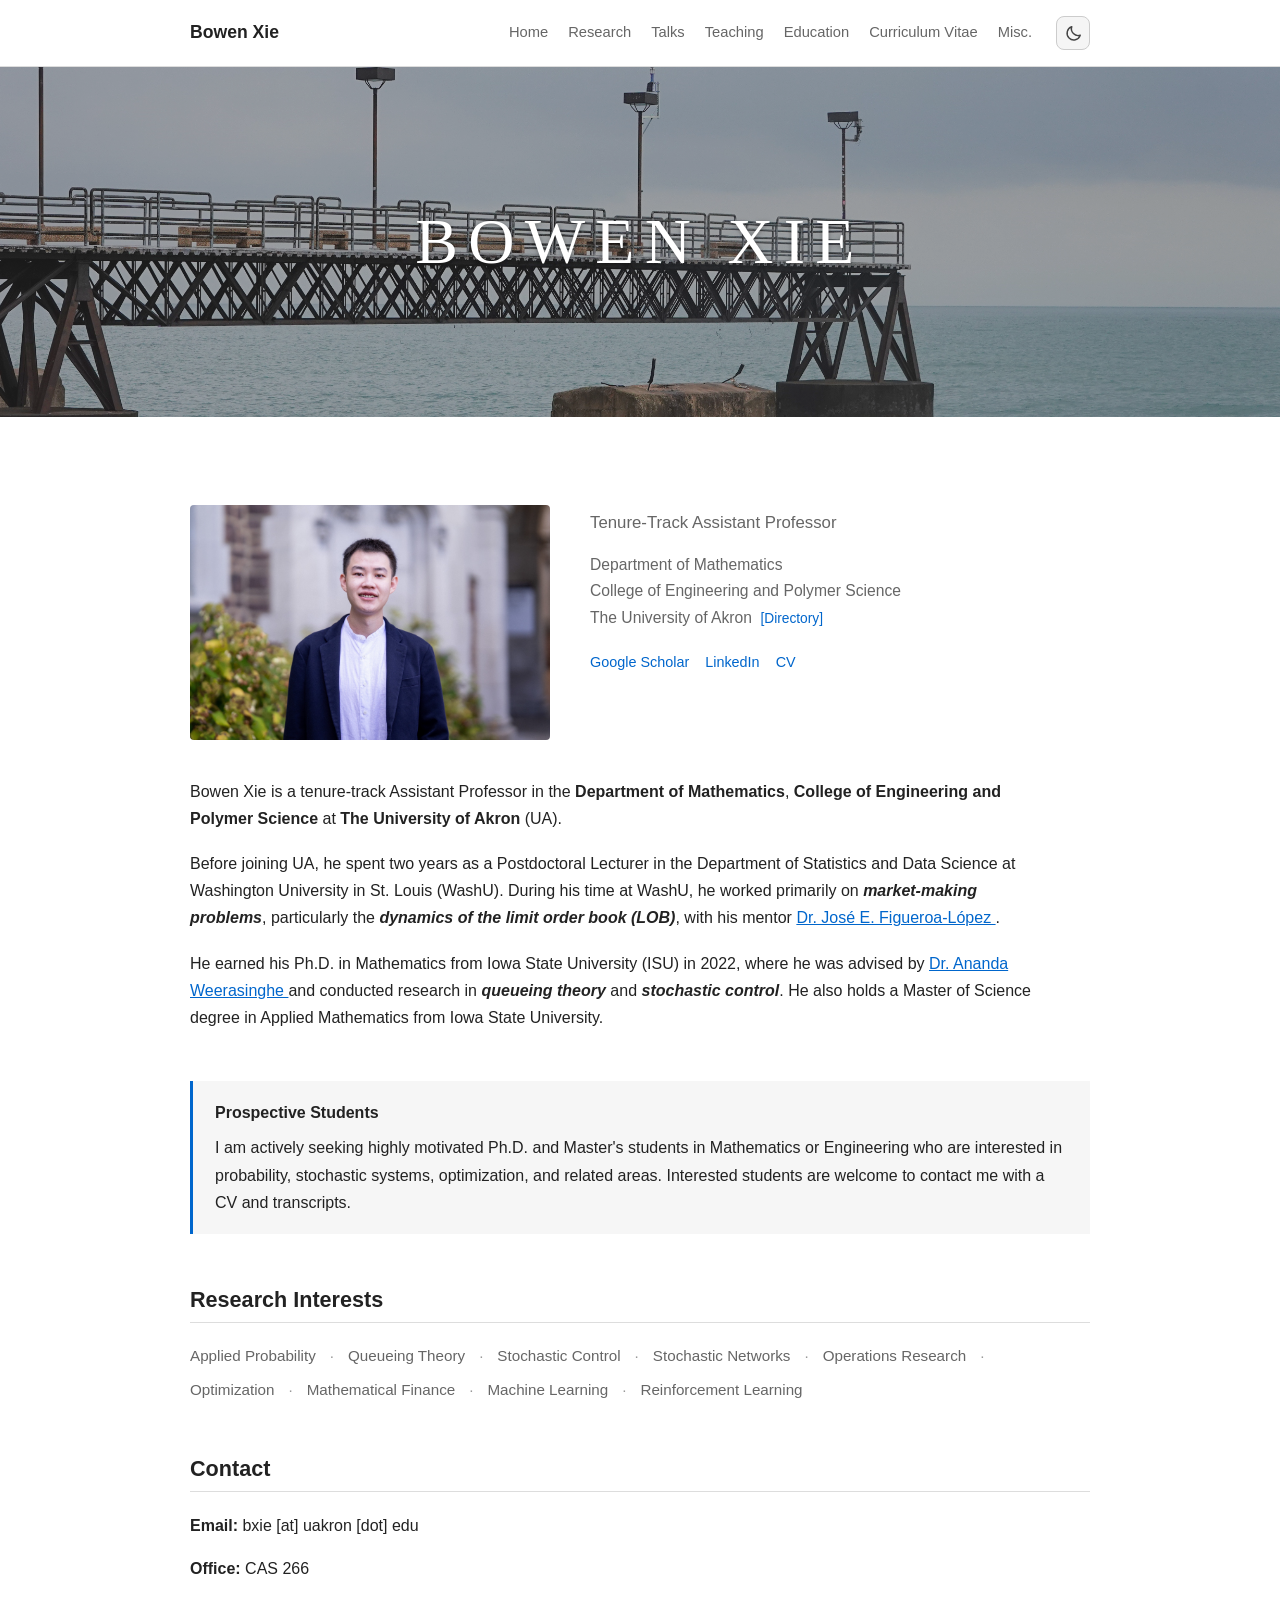
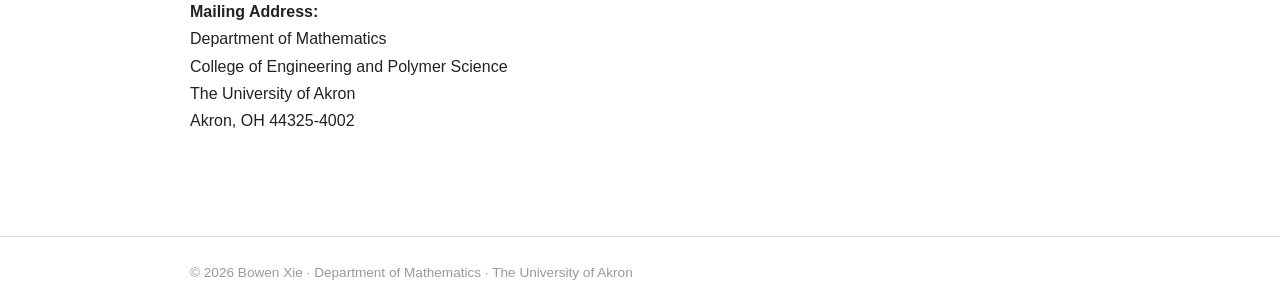
==== index.html @ cb53c79d "Update index.html" ====
<!DOCTYPE html>
<html lang="en">

<head>
    <meta charset="UTF-8">
    <meta name="viewport" content="width=device-width, initial-scale=1.0">

    <title>Bowen Xie | Mathematics</title>

    <meta name="description"
          content="Bowen Xie, Assistant Professor of Mathematics at The University of Akron. Research in applied probability, queueing theory, stochastic control, optimization, and mathematical finance.">

    <link rel="stylesheet" href="assets/css/style.css?v=20">
</head>

<body>


<!-- =========================================================
     Header
========================================================= -->

<header>

    <div class="container nav-container">

        <div class="site-name">
            <a href="index.html">Bowen Xie</a>
        </div>

        <nav>

            <a href="index.html">Home</a>
        
            <a href="research.html">Research</a>
        
            <a href="talks.html">Talks</a>
        
            <a href="teaching.html">Teaching</a>
        
            <a href="education.html">Education</a>
        
            <!-- <a href="assets/files/Bowen_Xie_CV.pdf"
               target="_blank"
               rel="noopener noreferrer">
                CV
            </a> -->
            
            <a href="cv.html">
                Curriculum Vitae
            </a>       
            
            <a href="misc.html">Misc.</a>
        
        </nav>

    </div>

</header>


    <!-- =========================================================
     Banner
========================================================= -->

<section class="site-banner">

    <div class="banner-overlay"></div>

    <div class="banner-title">
        BOWEN XIE
    </div>

</section>


<!-- =========================================================
     Main
========================================================= -->

<main class="container">


    <!-- =====================================================
         Profile
    ====================================================== -->

    <section class="hero">

        <div class="hero-photo">

            <img
                src="assets/images/profile.jpg"
                alt="Bowen Xie">

        </div>


        <div class="hero-summary">

            <!-- <h1>Bowen Xie</h1> -->


            <p class="position">
                Tenure-Track Assistant Professor
            </p>


            <p class="affiliation">

                Department of Mathematics<br>

                College of Engineering and Polymer Science<br>

                The University of Akron

                <a
                    href="https://www.uakron.edu/math/our-people/profile.dot?u=bxie"
                    target="_blank"
                    rel="noopener noreferrer"
                    class="directory-link">
                    [Directory]
                </a>

            </p>


            <div class="links">

                <a
                    href="https://scholar.google.com/citations?user=aUxJtqoAAAAJ&hl=en"
                    target="_blank"
                    rel="noopener noreferrer">
                    Google Scholar
                </a>


                <a
                    href="https://www.linkedin.com/in/bowen-xie-4a48b719b/"
                    target="_blank"
                    rel="noopener noreferrer">
                    LinkedIn
                </a>


                <!-- <a
                    href="assets/files/Bowen_Xie_CV.pdf"
                    target="_blank"
                    rel="noopener noreferrer">
                    Curriculum Vitae
                </a> -->
                
                <a href="cv.html">CV</a>

            </div>

        </div>

    </section>



    <!-- =====================================================
         Biography
    ====================================================== -->

    <section class="biography">

        <p>
            Bowen Xie is a tenure-track Assistant Professor in the
            <strong>Department of Mathematics</strong>,
            <strong>College of Engineering and Polymer Science</strong>
            at
            <strong>The University of Akron</strong>
            (UA).
        </p>


        <p>
            Before joining UA, he spent two years as a Postdoctoral Lecturer
            in the Department of Statistics and Data Science at
            Washington University in St. Louis (WashU).

            During his time at WashU, he worked primarily on
            <strong><em>market-making problems</em></strong>,
            particularly the
            <strong><em>dynamics of the limit order book (LOB)</em></strong>,
            with his mentor

            <a
                href="https://artsci.washu.edu/faculty-staff/jos%C3%A9-e-figueroa-l%C3%B3pez"
                target="_blank"
                rel="noopener noreferrer">
                Dr. José E. Figueroa-López
            </a>.
        </p>


        <p>
            He earned his Ph.D. in Mathematics from Iowa State University
            (ISU) in 2022, where he was advised by

            <a
                href="https://math.iastate.edu/directory/ananda-weerasinghe/"
                target="_blank"
                rel="noopener noreferrer">
                Dr. Ananda Weerasinghe
            </a>

            and conducted research in
            <strong><em>queueing theory</em></strong>
            and
            <strong><em>stochastic control</em></strong>.

            He also holds a Master of Science degree in Applied Mathematics
            from Iowa State University.
        </p>

    </section>



    <!-- =====================================================
         Prospective Students
    ====================================================== -->

    <section class="notice">

        <strong>Prospective Students</strong>

        <p>
            I am actively seeking highly motivated Ph.D. and Master's
            students in Mathematics or Engineering who are interested
            in probability, stochastic systems, optimization, and
            related areas. Interested students are welcome to contact
            me with a CV and transcripts.
        </p>

    </section>



    <!-- =====================================================
         Research Interests
    ====================================================== -->

    <section>

        <h2>Research Interests</h2>

        <div class="interests">

            <span>Applied Probability</span>

            <span>Queueing Theory</span>

            <span>Stochastic Control</span>

            <span>Stochastic Networks</span>

            <span>Operations Research</span>

            <span>Optimization</span>

            <span>Mathematical Finance</span>

            <span>Machine Learning</span>

            <span>Reinforcement Learning</span>

        </div>

    </section>



    <!-- =====================================================
         Contact
    ====================================================== -->

    <section>

        <h2>Contact</h2>


        <p>
            <strong>Email:</strong>
            bxie [at] uakron [dot] edu
        </p>


        <p>
            <strong>Office:</strong>
            CAS 266
        </p>


        <p>
            <strong>Mailing Address:</strong><br>

            Department of Mathematics<br>

            College of Engineering and Polymer Science<br>

            The University of Akron<br>

            Akron, OH 44325-4002
        </p>

    </section>


</main>



<!-- =========================================================
     Footer
========================================================= -->

<footer>

    <div class="container">

        &copy; 2026 Bowen Xie
        &middot;
        Department of Mathematics
        &middot;
        The University of Akron

    </div>

</footer>



<!-- =========================================================
     JavaScript
========================================================= -->

<script src="assets/js/site-ui.js?v=20"></script>


</body>

</html>
---- assets/css/style.css ----
/* =========================================================
   Theme Variables
========================================================= */

:root {
    color-scheme: light;

    --bg: #ffffff;
    --text: #222222;
    --heading: #222222;

    --muted: #666666;
    --muted-light: #999999;

    --header-bg: #ffffff;
    --soft-bg: #f6f6f6;

    --border: #dddddd;

    --link: #0066cc;
    --link-hover: #004c99;

    --control-bg: #f5f5f5;
    --control-border: #cccccc;

    --theme-icon: #444444;
}


/* =========================================================
   Automatic System Dark Mode
========================================================= */

@media (prefers-color-scheme: dark) {

    :root {
        color-scheme: dark;

        --bg: #181818;
        --text: #e5e5e5;
        --heading: #f2f2f2;

        --muted: #b5b5b5;
        --muted-light: #999999;

        --header-bg: #181818;
        --soft-bg: #242424;

        --border: #3b3b3b;

        --link: #70b7ff;
        --link-hover: #a2d0ff;

        --control-bg: #282828;
        --control-border: #505050;

        --theme-icon: #eeeeee;
    }
}


/* =========================================================
   Manual Light Theme
========================================================= */

html[data-theme="light"] {
    color-scheme: light;

    --bg: #ffffff;
    --text: #222222;
    --heading: #222222;

    --muted: #666666;
    --muted-light: #999999;

    --header-bg: #ffffff;
    --soft-bg: #f6f6f6;

    --border: #dddddd;

    --link: #0066cc;
    --link-hover: #004c99;

    --control-bg: #f5f5f5;
    --control-border: #cccccc;

    --theme-icon: #444444;
}


/* =========================================================
   Manual Dark Theme
========================================================= */

html[data-theme="dark"] {
    color-scheme: dark;

    --bg: #181818;
    --text: #e5e5e5;
    --heading: #f2f2f2;

    --muted: #b5b5b5;
    --muted-light: #999999;

    --header-bg: #181818;
    --soft-bg: #242424;

    --border: #3b3b3b;

    --link: #70b7ff;
    --link-hover: #a2d0ff;

    --control-bg: #282828;
    --control-border: #505050;

    --theme-icon: #eeeeee;
}


/* =========================================================
   Global
========================================================= */

* {
    box-sizing: border-box;
}

html {
    scroll-behavior: smooth;
}

body {
    margin: 0;

    font-family:
        -apple-system,
        BlinkMacSystemFont,
        "Segoe UI",
        Roboto,
        Helvetica,
        Arial,
        sans-serif;

    color: var(--text);
    background: var(--bg);

    font-size: 16px;
    line-height: 1.7;

    transition:
        background-color 0.2s ease,
        color 0.2s ease;
}

.container {
    width: min(900px, 90%);
    margin: 0 auto;
}


/* =========================================================
   General Links
========================================================= */

a {
    color: var(--link);
}

a:hover {
    color: var(--link-hover);
    text-decoration: underline;
}


/* =========================================================
   Header / Navigation
========================================================= */

header {
    background: var(--header-bg);

    border-bottom: 1px solid var(--border);

    transition:
        background-color 0.2s ease,
        border-color 0.2s ease;
}

.nav-container {
    min-height: 66px;

    display: flex;
    justify-content: space-between;
    align-items: center;
}

.site-name a {
    color: var(--heading);

    font-size: 1.1rem;
    font-weight: 600;

    text-decoration: none;
}

.site-name a:hover {
    color: var(--link);

    text-decoration: none;
}

nav {
    display: flex;
    align-items: center;

    gap: 20px;
}

nav a {
    color: var(--muted);

    font-size: 0.92rem;
    font-weight: 400;

    text-decoration: none;
}

nav a:hover {
    color: var(--link);

    text-decoration: none;
}


/* =========================================================
   Theme Button
========================================================= */

.theme-button {
    display: inline-flex;
    align-items: center;
    justify-content: center;

    flex: 0 0 auto;

    width: 34px;
    height: 34px;

    margin-left: 4px;
    padding: 0;

    border: 1px solid var(--control-border);
    border-radius: 8px;

    color: var(--theme-icon);
    background: var(--control-bg);

    cursor: pointer;

    transition:
        color 0.15s ease,
        background-color 0.15s ease,
        border-color 0.15s ease,
        transform 0.15s ease;
}

.theme-button:hover {
    color: var(--heading);

    background: var(--bg);

    border-color: var(--muted-light);

    transform: translateY(-1px);
}

.theme-button:active {
    transform: translateY(0);
}

.theme-button:focus {
    outline: none;
}

.theme-button:focus-visible {
    outline: 2px solid var(--link);
    outline-offset: 2px;
}


/* =========================================================
   Theme SVG Icon
========================================================= */

.theme-button svg {
    display: block;

    width: 19px;
    height: 19px;

    fill: none;
    stroke: currentColor;

    stroke-width: 1.8;
    stroke-linecap: round;
    stroke-linejoin: round;
}


/* =========================================================
   Banner System
========================================================= */

.site-banner {
    position: relative;

    width: 100%;
    height: 350px;

    background-image: url("../images/banner_cropped.jpg");
    background-size: cover;
    background-position: center;

    overflow: hidden;

    display: flex;
    align-items: center;
    justify-content: center;
}

.banner-overlay {
    position: absolute;
    inset: 0;

    background: rgba(60, 60, 60, 0.42);
}

.banner-title {
    position: relative;
    z-index: 1;

    color: #ffffff;

    font-family:
        Georgia,
        "Times New Roman",
        serif;

    font-size: clamp(2.6rem, 5vw, 4.6rem);
    font-weight: 400;

    letter-spacing: 0.16em;

    text-align: center;
    text-transform: uppercase;

    text-shadow:
        0 1px 4px rgba(0, 0, 0, 0.35);
}


/* =========================================================
   Research Banner
========================================================= */

.research-banner {
    background-image: url("../images/banner_research.jpg");
    background-size: cover;
    background-position: center;
}

.research-banner .banner-overlay {
    background: rgba(20, 20, 20, 0.15);
}


/* =========================================================
   Education Banner
========================================================= */

.education-banner {
    background-image: url("../images/banner_education.jpg");
    background-size: cover;
    background-position: center;
}

.education-banner .banner-overlay {
    background: rgba(20, 20, 20, 0.12);
}


/* =========================================================
   Teaching Banner
========================================================= */

.teaching-banner {
    background-image: url("../images/banner_teaching.jpg");
    background-size: cover;
    background-position: center 45%;
}

.teaching-banner .banner-overlay {
    background: rgba(20, 20, 20, 0.16);
}

/* =========================================================
   Talks Banner
========================================================= */

.talks-banner {
    background-image: url("../images/banner_talks.jpg");
    background-size: cover;

    /*
     * Crops the original tree photograph into the
     * horizontal website banner.
     */
    background-position: center 48%;
}

.talks-banner .banner-overlay {
    background: rgba(20, 20, 20, 0.25);
}


/* =========================================================
   Talks
========================================================= */

.talks-list {
    width: 100%;
}

.talk-entry {
    display: grid;

    grid-template-columns:
        minmax(0, 1fr)
        auto;

    gap: 28px;

    align-items: start;

    margin-bottom: 20px;
}

.talk-content {
    min-width: 0;
}

.talk-event {
    color: var(--text);

    line-height: 1.45;
}

.talk-event strong {
    color: var(--heading);

    font-weight: 600;
}

.talk-title {
    margin-top: 2px;

    color: var(--muted);

    font-family:
        Georgia,
        "Times New Roman",
        serif;

    font-size: 0.96rem;
    font-style: italic;

    line-height: 1.5;
}

.talk-meta {
    min-width: 150px;

    color: var(--muted);

    font-size: 0.9rem;

    line-height: 1.5;

    text-align: right;

    white-space: nowrap;
}


/* =========================================================
   Talks Mobile
========================================================= */

@media (max-width: 700px) {

    .talk-entry {
        display: block;

        margin-bottom: 24px;
    }

    .talk-meta {
        margin-top: 5px;

        min-width: 0;

        text-align: left;

        white-space: normal;
    }
}


/* =========================================================
   Misc Banner
========================================================= */

.misc-banner {
    background-image: url("../images/banner_misc.jpg");
    background-size: cover;
    background-position: center;
}

.misc-banner .banner-overlay {
    background: rgba(20, 20, 20, 0.18);
}




/* =========================================================
   Main Content
========================================================= */

main {
    padding-top: 36px;
    padding-bottom: 50px;
}

section {
    margin-bottom: 52px;
}


/* =========================================================
   Headings
========================================================= */

h1 {
    margin-top: 0;
    margin-bottom: 20px;

    color: var(--heading);

    font-size: 2.1rem;
    font-weight: 600;

    line-height: 1.25;
}

h2 {
    margin-top: 0;
    margin-bottom: 20px;

    padding-bottom: 8px;

    border-bottom: 1px solid var(--border);

    color: var(--heading);

    font-size: 1.35rem;
    font-weight: 600;

    line-height: 1.3;
}

h3 {
    margin-top: 28px;
    margin-bottom: 8px;

    color: var(--heading);

    font-size: 1.05rem;
    font-weight: 600;

    line-height: 1.4;
}


/* =========================================================
   Homepage Profile
========================================================= */

.hero {
    display: grid;

    grid-template-columns: 360px 1fr;

    gap: 40px;

    align-items: start;

    margin-bottom: 38px;
}

.hero-photo {
    width: 100%;
}

.hero-photo img {
    display: block;

    width: 100%;
    height: auto;

    border-radius: 4px;
}

.hero-summary {
    padding-top: 4px;
}

.hero-summary h1 {
    margin-bottom: 10px;

    font-size: 2.15rem;
}

.position {
    margin-top: 0;
    margin-bottom: 14px;

    color: var(--muted);

    font-size: 1.05rem;
    font-weight: 500;
}

.affiliation {
    margin-top: 0;
    margin-bottom: 18px;

    color: var(--muted);

    font-size: 0.98rem;
    line-height: 1.7;
}

.directory-link {
    margin-left: 4px;

    font-size: 0.86rem;

    text-decoration: none;
}

.directory-link:hover {
    text-decoration: underline;
}


/* =========================================================
   Homepage External Links
========================================================= */

.links {
    display: flex;
    flex-wrap: wrap;

    gap: 16px;

    margin-top: 18px;
}

.links a {
    font-size: 0.9rem;
    font-weight: 500;

    text-decoration: none;
}

.links a:hover {
    text-decoration: underline;
}


/* =========================================================
   Biography
========================================================= */

.biography {
    max-width: 850px;

    margin-bottom: 50px;
}

.biography p {
    margin-top: 0;
    margin-bottom: 18px;
}

.biography p:last-child {
    margin-bottom: 0;
}


/* =========================================================
   Prospective Students
========================================================= */

.notice {
    padding: 18px 22px;

    background: var(--soft-bg);

    border-left: 3px solid var(--link);
}

.notice strong {
    font-size: 1rem;
    font-weight: 600;
}

.notice p {
    margin-top: 8px;
    margin-bottom: 0;
}


/* =========================================================
   Research Interests
========================================================= */

.interests {
    display: flex;
    flex-wrap: wrap;

    gap: 8px 14px;
}

.interests span {
    padding: 0;

    color: var(--muted);
    background: none;

    font-size: 0.95rem;
}

.interests span:not(:last-child)::after {
    content: "·";

    margin-left: 14px;

    color: var(--muted-light);
}


/* =========================================================
   Publications
========================================================= */

.publications {
    padding-left: 30px;
}

.publications li {
    margin-bottom: 18px;

    padding-left: 7px;

    line-height: 1.65;
}

.publications strong {
    font-weight: 700;
}

.publications em {
    font-family:
        Georgia,
        "Times New Roman",
        serif;
}


/* =========================================================
   Publication Notes
========================================================= */

.pub-note {
    color: var(--muted);
}


/* =========================================================
   Publication Links
========================================================= */

.pub-links {
    white-space: nowrap;

    margin-left: 4px;
}

.pub-link {
    display: inline-block;

    padding: 1px 7px;
    margin-left: 5px;

    border: 1px solid var(--control-border);
    border-radius: 4px;

    color: var(--link);
    background: transparent;

    font-size: 0.82rem;
    font-weight: 500;

    line-height: 1.5;

    text-decoration: none;
}

.pub-link:hover {
    color: var(--link-hover);

    background: var(--soft-bg);

    text-decoration: none;
}


/* =========================================================
   Selected Research Projects
========================================================= */

.research-project {
    margin-top: 34px;
    margin-bottom: 42px;
}

.project-heading {
    display: flex;

    justify-content: space-between;
    align-items: baseline;

    gap: 20px;
}

.project-heading h3 {
    margin: 0;

    font-size: 1.05rem;
    font-weight: 600;
}

.project-heading h3 a {
    color: var(--heading);

    text-decoration: none;
}

.project-heading h3 a:hover {
    color: var(--link);

    text-decoration: underline;
}

.project-date {
    white-space: nowrap;

    color: var(--muted);

    font-size: 0.88rem;
}

.project-affiliation {
    margin-top: 5px;
    margin-bottom: 12px;

    color: var(--muted);

    font-size: 0.88rem;

    line-height: 1.6;
}

.project-affiliation a {
    color: var(--link);

    text-decoration: none;
}

.project-affiliation a:hover {
    text-decoration: underline;
}


/* Secondary affiliation / collaboration line */

.project-school {
    display: block;

    margin-top: 3px;
}


.research-project ul {
    margin-top: 10px;

    padding-left: 23px;
}

.research-project li {
    margin-bottom: 7px;
}


/* =========================================================
   Education Entries
========================================================= */

.education-entry {
    margin-bottom: 42px;
}

.education-heading {
    display: flex;
    justify-content: space-between;
    align-items: baseline;

    gap: 20px;

    padding-bottom: 8px;

    border-bottom: 1px solid var(--border);
}

.education-heading h2 {
    margin: 0;
    padding: 0;

    border-bottom: none;
}

.education-date {
    white-space: nowrap;

    color: var(--muted);

    font-size: 0.9rem;
}

.education-school {
    margin-top: 16px;
    margin-bottom: 6px;
}

.education-advisor {
    margin-left: 8px;

    color: var(--muted);
}

.education-details {
    margin-top: 4px;
    margin-bottom: 0;

    color: var(--text);
}


/* =========================================================
   Lecture Notes
========================================================= */

.notes-list {
    width: 100%;

    display: grid;

    gap: 18px;
}

.note-viewer {
    padding-bottom: 18px;

    border-bottom: 1px solid var(--border);
}

.note-viewer:last-child {
    border-bottom: none;
}

.note-viewer-header {
    display: flex;
    justify-content: space-between;
    align-items: center;

    gap: 20px;
}

.note-title {
    min-width: 0;

    color: var(--text);

    font-weight: 500;
}

.note-toggle {
    display: inline-flex;
    align-items: center;
    justify-content: center;

    flex: 0 0 auto;

    padding: 4px 11px;

    border: 1px solid var(--control-border);
    border-radius: 4px;

    color: var(--link);
    background: transparent;

    font-family: inherit;
    font-size: 0.82rem;
    font-weight: 500;

    line-height: 1.5;

    cursor: pointer;

    transition:
        color 0.15s ease,
        background-color 0.15s ease,
        border-color 0.15s ease;
}

.note-toggle:hover {
    color: var(--link-hover);

    background: var(--soft-bg);

    border-color: var(--muted-light);
}

.note-toggle:focus {
    outline: none;
}

.note-toggle:focus-visible {
    outline: 2px solid var(--link);
    outline-offset: 2px;
}

.note-frame-wrapper {
    display: none;

    width: 100%;

    margin-top: 14px;

    border: 1px solid var(--border);
    border-radius: 4px;

    overflow: hidden;

    background: var(--soft-bg);
}

.note-frame-wrapper.open {
    display: block;
}

.note-frame {
    display: block;

    width: 100%;
    height: 700px;

    border: 0;

    background: #ffffff;
}


/* =========================================================
   Teaching Experience
========================================================= */

.teaching-list {
    width: 100%;
}

.teaching-entry {
    display: grid;

    grid-template-columns:
        minmax(0, 1fr)
        auto;

    gap: 24px;

    align-items: baseline;

    padding: 7px 0;
}

.teaching-course {
    min-width: 0;
}

.teaching-term {
    white-space: nowrap;

    color: var(--muted);

    font-size: 0.9rem;

    text-align: right;
}

.teaching-enrollment {
    margin-left: 5px;

    color: var(--muted);

    font-family:
        Georgia,
        "Times New Roman",
        serif;

    font-size: 0.92rem;
    font-style: italic;
}

.teaching-role {
    color: var(--muted);

    margin-right: 6px;
}

.teaching-role::after {
    content: ",";
}


/* =========================================================
   General Lists
========================================================= */

main ul {
    padding-left: 24px;
}

main li {
    margin-bottom: 6px;
}


/* =========================================================
   Horizontal Rules
========================================================= */

hr {
    margin: 40px 0;

    border: 0;
    border-top: 1px solid var(--border);
}


/* =========================================================
   Footer
========================================================= */

footer {
    padding: 24px 0;

    border-top: 1px solid var(--border);

    color: var(--muted-light);
    background: var(--bg);

    font-size: 0.85rem;
}


/* =========================================================
   Misc Photo Gallery
========================================================= */

.gallery-intro {
    margin-top: 0;

    color: var(--muted);
}

.photo-location {
    margin-bottom: 56px;
}

.location-heading {
    position: relative;
}

.location-heading h2 {
    margin-bottom: 4px;
}

.location-subtitle {
    display: block;

    margin-bottom: 20px;

    color: var(--muted);

    font-size: 0.88rem;
}


/* =========================================================
   Photo Grid
========================================================= */

.photo-grid {
    display: grid;

    grid-template-columns:
        repeat(2, minmax(0, 1fr));

    gap: 26px 22px;
}

.photo-card {
    margin: 0;
}

.photo-button {
    display: block;

    width: 100%;

    margin: 0;
    padding: 0;

    border: 0;
    border-radius: 5px;

    overflow: hidden;

    background: none;

    cursor: pointer;
}

.photo-button:focus {
    outline: none;
}

.photo-button:focus-visible {
    outline: 2px solid var(--link);
    outline-offset: 3px;
}

.photo-card img {
    display: block;

    width: 100%;

    aspect-ratio: 3 / 2;

    object-fit: cover;

    border-radius: 5px;

    transition:
        transform 0.22s ease,
        opacity 0.22s ease;
}

.photo-button:hover img {
    transform: scale(1.015);

    opacity: 0.95;
}

.photo-card figcaption {
    margin-top: 7px;

    color: var(--muted);

    font-size: 0.86rem;
    line-height: 1.45;
}


/* =========================================================
   Photo Lightbox
========================================================= */

body.lightbox-open {
    overflow: hidden;
}

.photo-lightbox {
    position: fixed;
    z-index: 1000;

    inset: 0;

    display: none;

    align-items: center;
    justify-content: center;

    padding: 40px 80px;

    background: rgba(0, 0, 0, 0.9);
}

.photo-lightbox.open {
    display: flex;
}

.lightbox-content {
    display: flex;
    flex-direction: column;
    align-items: center;
    justify-content: center;

    max-width: min(1200px, 90vw);
    max-height: 90vh;
}

.lightbox-content img {
    display: block;

    max-width: 100%;
    max-height: 82vh;

    width: auto;
    height: auto;

    object-fit: contain;

    border-radius: 3px;
}

.lightbox-caption {
    margin-top: 12px;

    color: #eeeeee;

    font-size: 0.9rem;

    text-align: center;
}


/* =========================================================
   Lightbox Controls
========================================================= */

.lightbox-close {
    position: absolute;

    top: 18px;
    right: 24px;

    width: 42px;
    height: 42px;

    padding: 0;

    border: 0;

    color: #ffffff;
    background: transparent;

    font-family:
        Arial,
        sans-serif;

    font-size: 2rem;
    font-weight: 300;
    line-height: 1;

    cursor: pointer;
}

.lightbox-arrow {
    position: absolute;

    top: 50%;

    width: 44px;
    height: 54px;

    padding: 0;

    transform: translateY(-50%);

    border: 0;

    color: #ffffff;
    background: rgba(0, 0, 0, 0.25);

    font-size: 1.7rem;

    cursor: pointer;

    border-radius: 4px;
}

.lightbox-arrow:hover {
    background: rgba(255, 255, 255, 0.12);
}

.lightbox-prev {
    left: 20px;
}

.lightbox-next {
    right: 20px;
}


/* =========================================================
   Misc Gallery Mobile
========================================================= */

@media (max-width: 700px) {

    .photo-grid {
        grid-template-columns: 1fr;

        gap: 24px;
    }

    .photo-lightbox {
        padding: 55px 18px 70px;
    }

    .lightbox-content {
        max-width: 100%;
    }

    .lightbox-content img {
        max-height: 75vh;
    }

    .lightbox-arrow {
        top: auto;
        bottom: 15px;

        transform: none;
    }

    .lightbox-prev {
        left: calc(50% - 58px);
    }

    .lightbox-next {
        right: calc(50% - 58px);
    }

}


/* =========================================================
   Tablet / Mobile
========================================================= */

@media (max-width: 700px) {

    .container {
        width: 92%;
    }

    .nav-container {
        flex-direction: column;
        align-items: flex-start;

        gap: 12px;

        padding: 16px 0;
    }

    nav {
        flex-wrap: wrap;

        gap: 10px 16px;
    }

    .site-banner {
        height: 220px;
    }

    .banner-title {
        font-size: 2.4rem;
        letter-spacing: 0.12em;
    }

    main {
        padding-top: 32px;
        padding-bottom: 55px;
    }

    section {
        margin-bottom: 42px;
    }

    .hero {
        grid-template-columns: 1fr;

        gap: 25px;
    }

    .hero-photo {
        width: 100%;
        max-width: 320px;
    }

    .hero-summary h1 {
        font-size: 1.9rem;
    }

    h1 {
        font-size: 1.9rem;
    }

    h2 {
        font-size: 1.28rem;
    }


    /* Research Projects */

    .project-heading {
        display: block;
    }

    .project-date {
        display: block;

        margin-top: 5px;
    }

    .project-school {
        display: block;

        margin-top: 3px;
    }


    /* Education */

    .education-heading {
        display: block;
    }

    .education-date {
        display: block;

        margin-top: 5px;
    }

    .education-advisor {
        display: block;

        margin-left: 0;
        margin-top: 4px;
    }


    /* Lecture Notes */

    .note-viewer-header {
        display: block;
    }

    .note-toggle {
        margin-top: 8px;
    }

    .note-frame {
        height: 550px;
    }


    /* Teaching */

    .teaching-entry {
        display: block;

        padding: 9px 0;
    }

    .teaching-term {
        margin-top: 2px;

        text-align: left;
    }

    .teaching-enrollment {
        display: block;

        margin-left: 0;
        margin-top: 1px;
    }


    /* Publications */

    .publications {
        padding-left: 24px;
    }

    .pub-links {
        white-space: normal;
    }
}


/* =========================================================
   Small Mobile
========================================================= */

@media (max-width: 480px) {

    body {
        font-size: 15px;
    }

    .site-name a {
        font-size: 1rem;
    }

    nav {
        gap: 8px 13px;
    }

    nav a {
        font-size: 0.88rem;
    }

    .theme-button {
        width: 32px;
        height: 32px;
    }

    .theme-button svg {
        width: 18px;
        height: 18px;
    }

    .site-banner {
        height: 190px;
    }

    .banner-title {
        font-size: 2rem;
        letter-spacing: 0.1em;
    }

    main {
        padding-top: 28px;
    }

    .hero-photo {
        width: 100%;
        max-width: 280px;
    }

    .hero-summary h1,
    h1 {
        font-size: 1.75rem;
    }

    h2 {
        font-size: 1.22rem;
    }

    .position {
        font-size: 1rem;
    }

    .affiliation {
        font-size: 0.95rem;
    }

    .links {
        gap: 12px;
    }

    .notice {
        padding: 16px 18px;
    }

    .project-heading h3 {
        font-size: 1rem;
    }

    .note-frame {
        height: 450px;
    }
}


/* =========================================================
   CV Viewer
========================================================= */

.cv-frame-wrapper {
    width: 100%;

    border: 1px solid var(--border);
    border-radius: 4px;

    overflow: hidden;

    background: var(--soft-bg);
}

.cv-frame {
    display: block;

    width: 100%;
    height: 900px;

    border: 0;

    background: #ffffff;
}

@media (max-width: 700px) {

    .cv-frame {
        height: 700px;
    }
}

@media (max-width: 480px) {

    .cv-frame {
        height: 550px;
    }
}
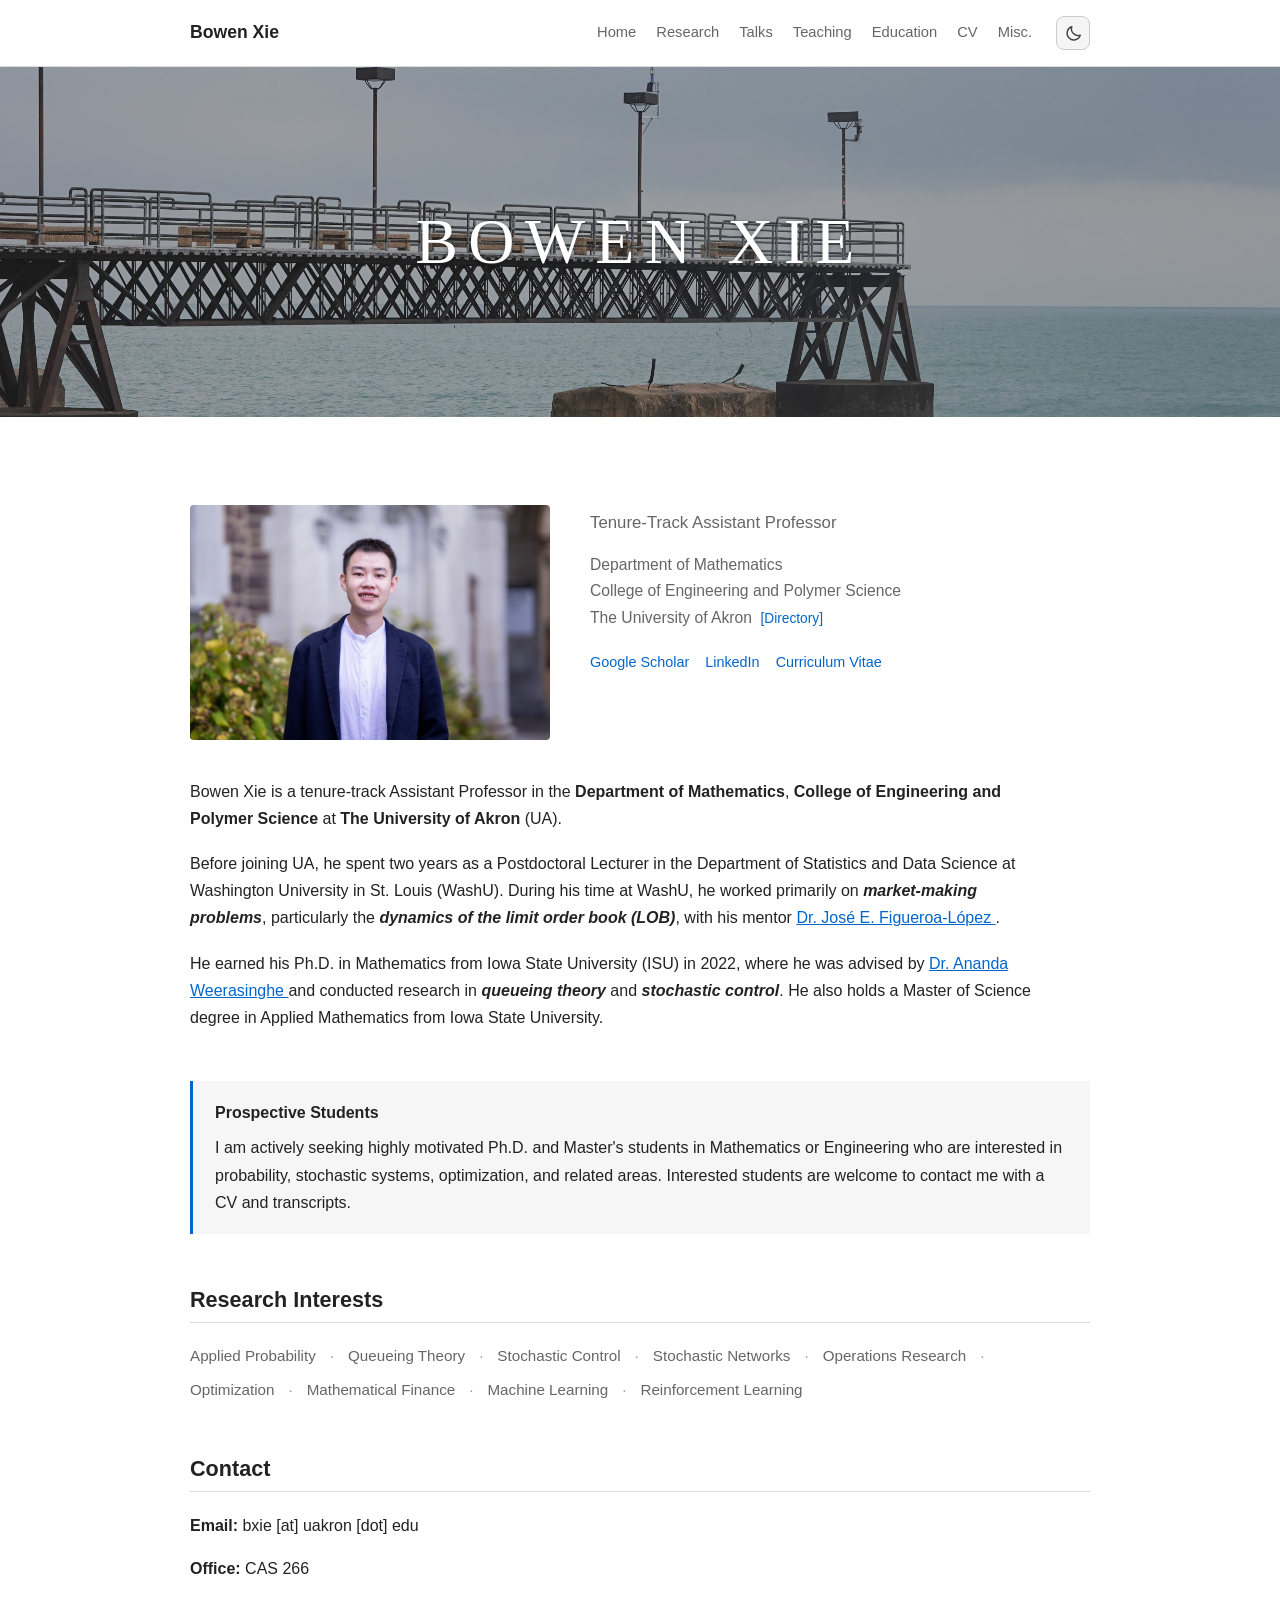
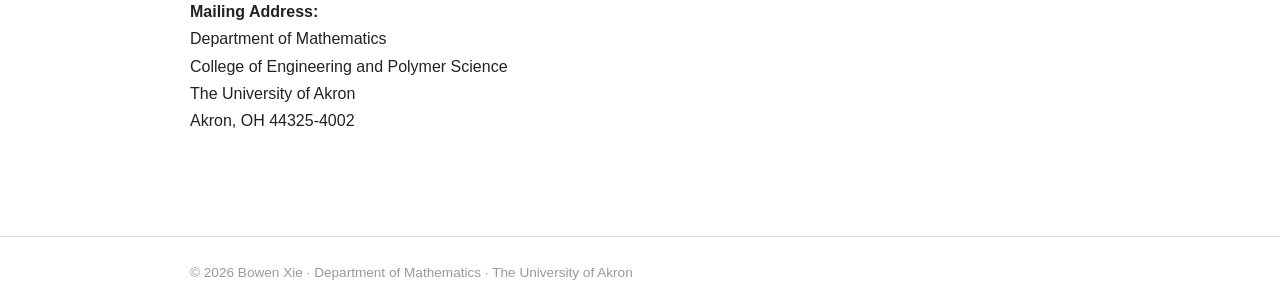
==== commit 5be4753c: "Update index.html" ====
--- a/index.html
+++ b/index.html
@@ -46,9 +46,7 @@
                 CV
             </a> -->
             
-            <a href="cv.html">
-                Curriculum Vitae
-            </a>       
+            <a href="cv.html">CV</a>       
             
             <a href="misc.html">Misc.</a>
         
@@ -150,7 +148,9 @@
                     Curriculum Vitae
                 </a> -->
                 
-                <a href="cv.html">CV</a>
+                <a href="cv.html">
+                    Curriculum Vitae
+                </a>
 
             </div>
 
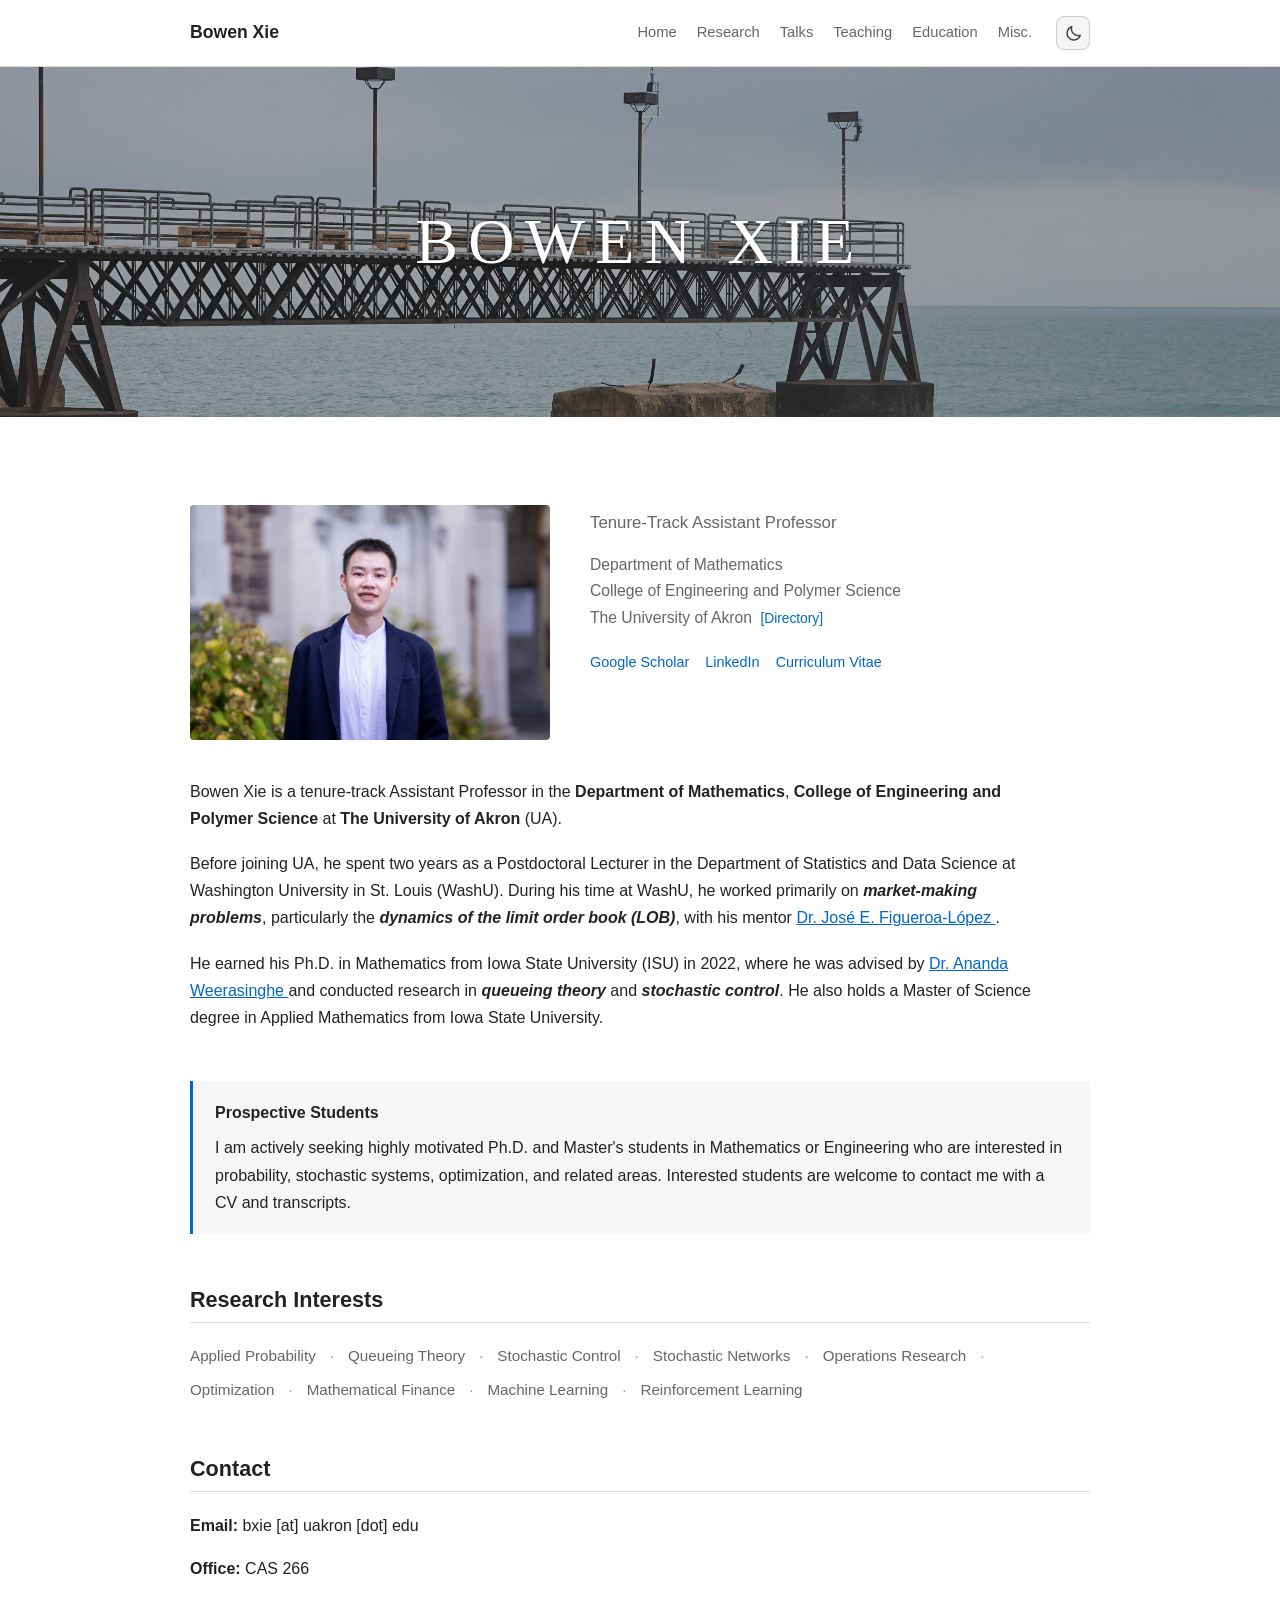
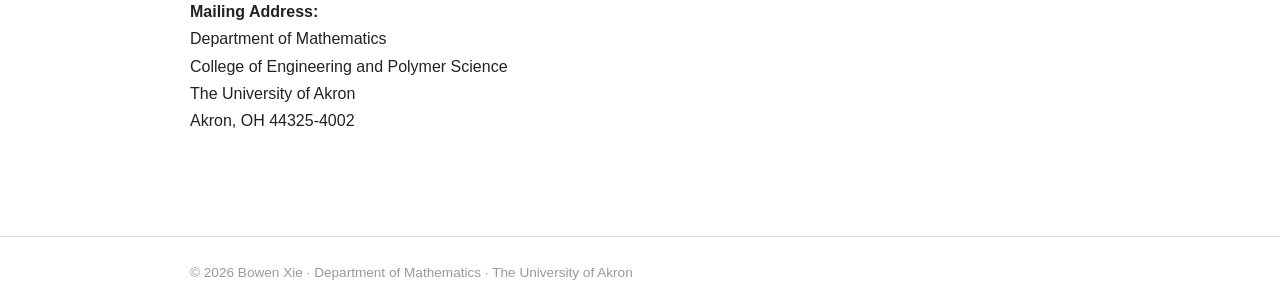
==== commit 3f2f90ff: "Update index.html" ====
--- a/index.html
+++ b/index.html
@@ -46,7 +46,7 @@
                 CV
             </a> -->
             
-            <a href="cv.html">CV</a>       
+            <!-- <a href="cv.html">CV</a>        -->
             
             <a href="misc.html">Misc.</a>
         
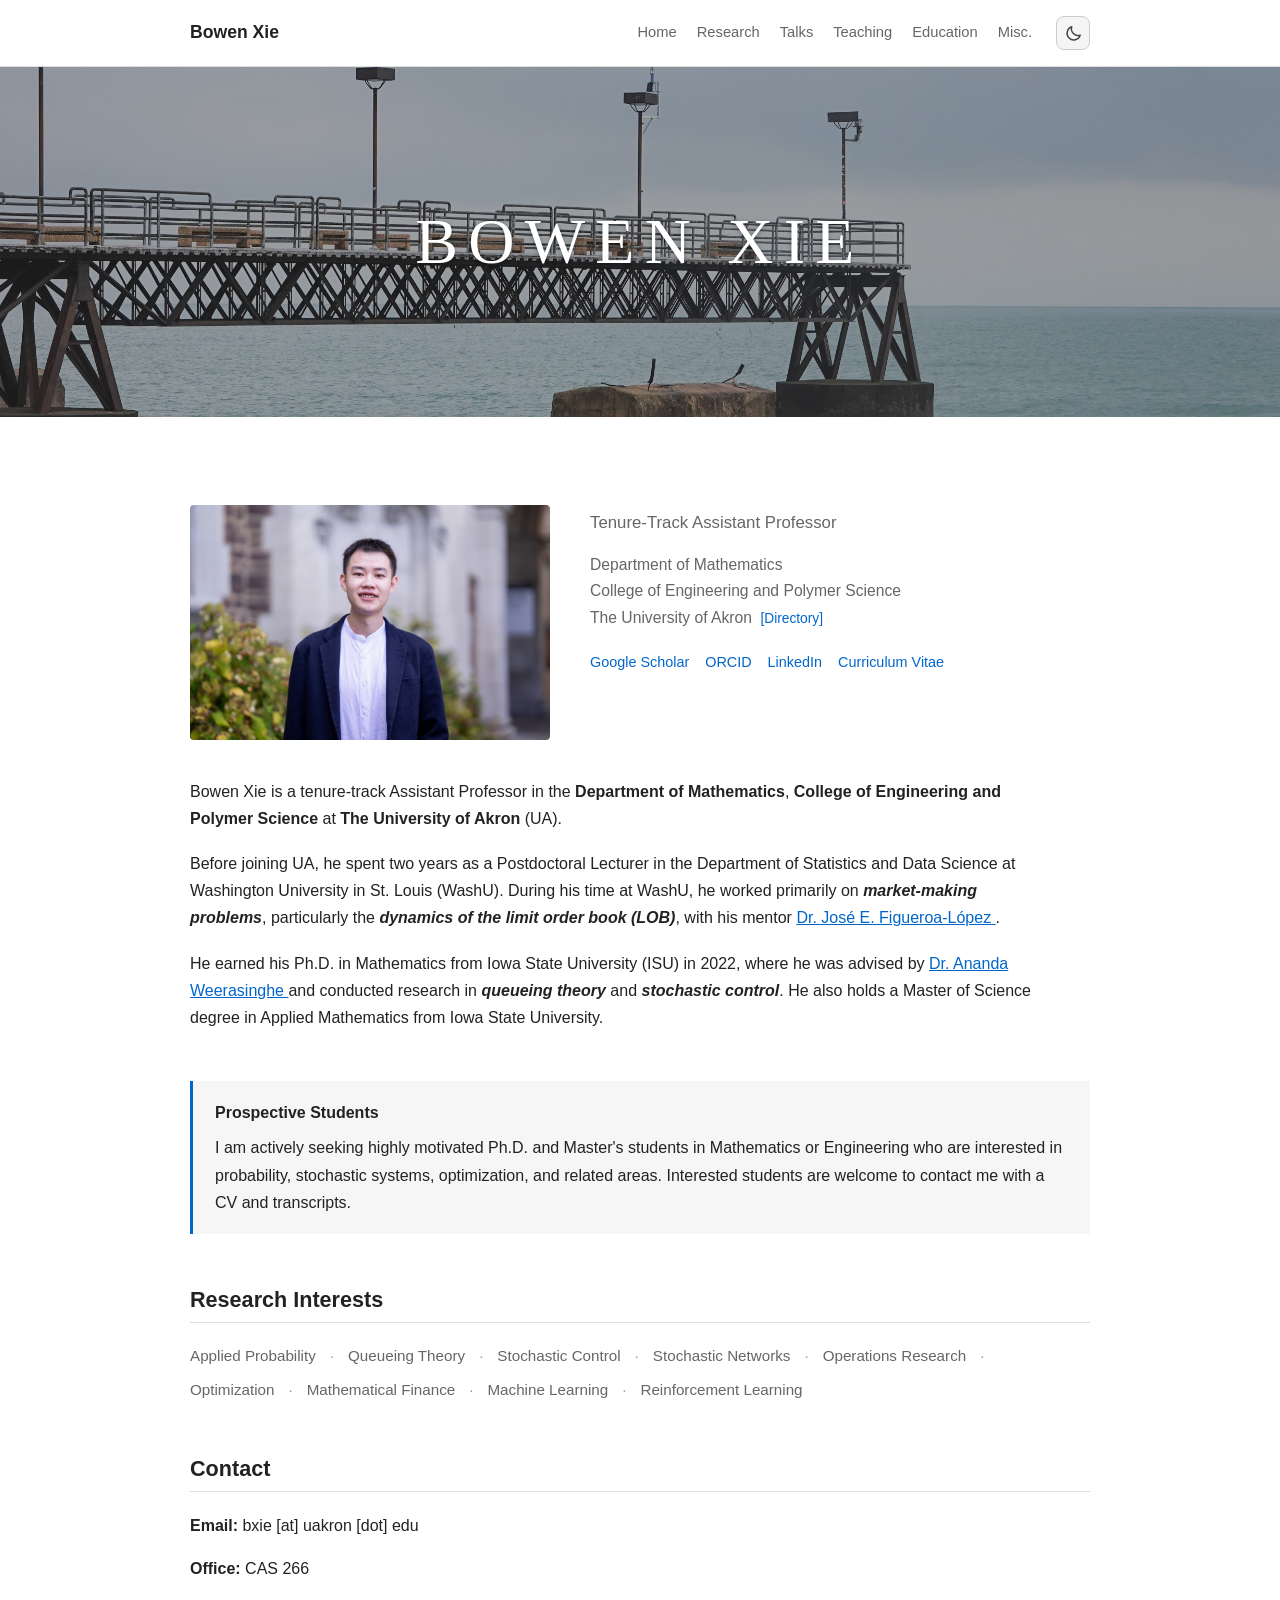
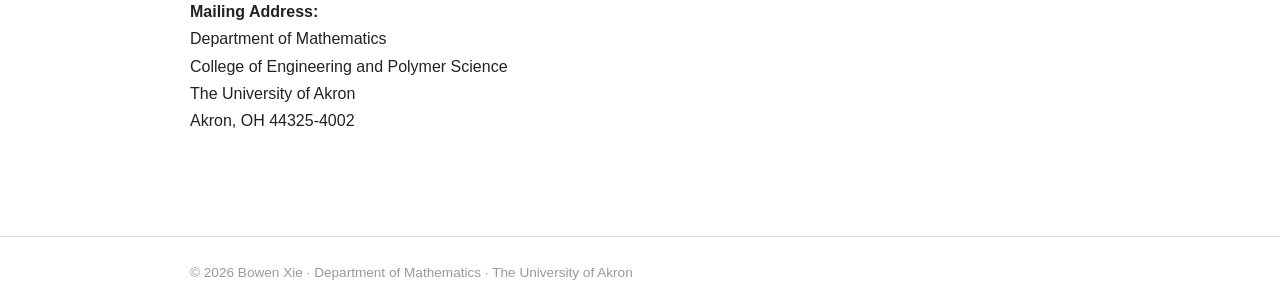
==== commit b745d97f: "Update index.html" ====
--- a/index.html
+++ b/index.html
@@ -132,6 +132,12 @@
                     Google Scholar
                 </a>
 
+                <a href="https://orcid.org/0000-0002-9188-0386"
+                   target="_blank"
+                   rel="noopener noreferrer">
+                    ORCID
+                </a>
+
 
                 <a
                     href="https://www.linkedin.com/in/bowen-xie-4a48b719b/"
@@ -340,7 +346,15 @@
 
 <script src="assets/js/site-ui.js?v=20"></script>
 
-
+<!-- Cloudflare Web Analytics -->
+<script
+    type="module"
+    src="https://static.cloudflareinsights.com/beacon.min.js"
+    data-cf-beacon='{"token":"fb4ef226d3494499b52de643a8ed042f"}'>
+</script>
+<!-- End Cloudflare Web Analytics -->
+
+    
 </body>
 
 </html>
--- a/assets/css/style.css
+++ b/assets/css/style.css
@@ -289,10 +289,11 @@
 
 
 /* =========================================================
-   Theme SVG Icon
-========================================================= */
-
-.theme-button svg {
+   Shared SVG Icon Style
+========================================================= */
+
+.theme-button svg,
+.back-to-top svg {
     display: block;
 
     width: 19px;
@@ -381,7 +382,7 @@
 .education-banner {
     background-image: url("../images/banner_education.jpg");
     background-size: cover;
-    background-position: center;
+    background-position: center 48%;
 }
 
 .education-banner .banner-overlay {
@@ -403,6 +404,7 @@
     background: rgba(20, 20, 20, 0.16);
 }
 
+
 /* =========================================================
    Talks Banner
 ========================================================= */
@@ -410,109 +412,11 @@
 .talks-banner {
     background-image: url("../images/banner_talks.jpg");
     background-size: cover;
-
-    /*
-     * Crops the original tree photograph into the
-     * horizontal website banner.
-     */
     background-position: center 48%;
 }
 
 .talks-banner .banner-overlay {
     background: rgba(20, 20, 20, 0.25);
-}
-
-
-/* =========================================================
-   Talks
-========================================================= */
-
-.talks-list {
-    width: 100%;
-}
-
-.talk-entry {
-    display: grid;
-
-    grid-template-columns:
-        minmax(0, 1fr)
-        auto;
-
-    gap: 28px;
-
-    align-items: start;
-
-    margin-bottom: 20px;
-}
-
-.talk-content {
-    min-width: 0;
-}
-
-.talk-event {
-    color: var(--text);
-
-    line-height: 1.45;
-}
-
-.talk-event strong {
-    color: var(--heading);
-
-    font-weight: 600;
-}
-
-.talk-title {
-    margin-top: 2px;
-
-    color: var(--muted);
-
-    font-family:
-        Georgia,
-        "Times New Roman",
-        serif;
-
-    font-size: 0.96rem;
-    font-style: italic;
-
-    line-height: 1.5;
-}
-
-.talk-meta {
-    min-width: 150px;
-
-    color: var(--muted);
-
-    font-size: 0.9rem;
-
-    line-height: 1.5;
-
-    text-align: right;
-
-    white-space: nowrap;
-}
-
-
-/* =========================================================
-   Talks Mobile
-========================================================= */
-
-@media (max-width: 700px) {
-
-    .talk-entry {
-        display: block;
-
-        margin-bottom: 24px;
-    }
-
-    .talk-meta {
-        margin-top: 5px;
-
-        min-width: 0;
-
-        text-align: left;
-
-        white-space: normal;
-    }
 }
 
 
@@ -529,8 +433,6 @@
 .misc-banner .banner-overlay {
     background: rgba(20, 20, 20, 0.18);
 }
-
-
 
 
 /* =========================================================
@@ -788,19 +690,9 @@
         serif;
 }
 
-
-/* =========================================================
-   Publication Notes
-========================================================= */
-
 .pub-note {
     color: var(--muted);
 }
-
-
-/* =========================================================
-   Publication Links
-========================================================= */
 
 .pub-links {
     white-space: nowrap;
@@ -883,14 +775,34 @@
 }
 
 .project-affiliation {
+    display: block;
+
     margin-top: 5px;
     margin-bottom: 12px;
 
+    padding: 0;
+
     color: var(--muted);
 
     font-size: 0.88rem;
-
     line-height: 1.6;
+
+    text-align: left;
+}
+
+.project-affiliation > div {
+    display: block;
+
+    width: 100%;
+
+    margin: 0;
+    padding: 0;
+
+    text-align: left;
+}
+
+.project-affiliation > div + div {
+    margin-top: 3px;
 }
 
 .project-affiliation a {
@@ -903,15 +815,19 @@
     text-decoration: underline;
 }
 
-
-/* Secondary affiliation / collaboration line */
-
 .project-school {
     display: block;
 
-    margin-top: 3px;
-}
-
+    float: none;
+    clear: both;
+
+    width: 100%;
+
+    margin: 3px 0 0 0;
+    padding: 0;
+
+    text-align: left;
+}
 
 .research-project ul {
     margin-top: 10px;
@@ -921,6 +837,75 @@
 
 .research-project li {
     margin-bottom: 7px;
+}
+
+
+/* =========================================================
+   Talks
+========================================================= */
+
+.talks-list {
+    width: 100%;
+}
+
+.talk-entry {
+    display: grid;
+
+    grid-template-columns:
+        minmax(0, 1fr)
+        auto;
+
+    gap: 28px;
+
+    align-items: start;
+
+    margin-bottom: 20px;
+}
+
+.talk-content {
+    min-width: 0;
+}
+
+.talk-event {
+    color: var(--text);
+
+    line-height: 1.45;
+}
+
+.talk-event strong {
+    color: var(--heading);
+
+    font-weight: 600;
+}
+
+.talk-title {
+    margin-top: 2px;
+
+    color: var(--muted);
+
+    font-family:
+        Georgia,
+        "Times New Roman",
+        serif;
+
+    font-size: 0.96rem;
+    font-style: italic;
+
+    line-height: 1.5;
+}
+
+.talk-meta {
+    min-width: 150px;
+
+    color: var(--muted);
+
+    font-size: 0.9rem;
+
+    line-height: 1.5;
+
+    text-align: right;
+
+    white-space: nowrap;
 }
 
 
@@ -1062,34 +1047,178 @@
     outline-offset: 2px;
 }
 
-.note-frame-wrapper {
+
+/* =========================================================
+   Lecture Notes PDF.js Wrapper
+========================================================= */
+
+.note-pdf-wrapper {
     display: none;
 
     width: 100%;
 
     margin-top: 14px;
 
+    padding: 18px;
+
     border: 1px solid var(--border);
+    border-radius: 5px;
+
+    background: #d8d8d8;
+}
+
+.note-pdf-wrapper.open {
+    display: block;
+}
+
+
+/* =========================================================
+   Lecture Notes Toolbar
+========================================================= */
+
+.note-pdf-toolbar {
+    display: flex;
+    justify-content: space-between;
+    align-items: center;
+
+    gap: 15px;
+
+    margin-bottom: 16px;
+
+    padding: 8px 10px;
+
     border-radius: 4px;
 
-    overflow: hidden;
+    background: var(--bg);
+}
+
+.note-page-count {
+    color: var(--muted);
+
+    font-size: 0.82rem;
+}
+
+.note-open-pdf {
+    display: inline-flex;
+    align-items: center;
+    justify-content: center;
+
+    padding: 3px 9px;
+
+    border: 1px solid var(--control-border);
+    border-radius: 4px;
+
+    color: var(--link);
+    background: transparent;
+
+    font-size: 0.8rem;
+    font-weight: 500;
+
+    text-decoration: none;
+}
+
+.note-open-pdf:hover {
+    color: var(--link-hover);
 
     background: var(--soft-bg);
-}
-
-.note-frame-wrapper.open {
+
+    text-decoration: none;
+}
+
+
+/* =========================================================
+   Lecture Notes Loading
+========================================================= */
+
+.note-loading {
+    padding: 30px 15px;
+
+    color: var(--muted);
+
+    text-align: center;
+}
+
+
+/* =========================================================
+   Lecture Notes Pages
+========================================================= */
+
+.note-pages {
+    display: flex;
+    flex-direction: column;
+    align-items: center;
+
+    gap: 20px;
+
+    width: 100%;
+}
+
+.note-page {
+    display: flex;
+    justify-content: center;
+    align-items: flex-start;
+
+    width: 100%;
+
+    min-height: 180px;
+}
+
+.note-page-placeholder {
+    display: flex;
+    align-items: center;
+    justify-content: center;
+
+    width: min(100%, 800px);
+    min-height: 180px;
+
+    border: 1px solid rgba(0, 0, 0, 0.08);
+
+    color: var(--muted);
+    background: #eeeeee;
+
+    font-size: 0.82rem;
+}
+
+.note-page-canvas {
     display: block;
-}
-
-.note-frame {
-    display: block;
-
-    width: 100%;
-    height: 700px;
-
-    border: 0;
+
+    max-width: 100%;
+    height: auto;
 
     background: #ffffff;
+
+    box-shadow:
+        0 2px 10px rgba(0, 0, 0, 0.16);
+}
+
+
+/* =========================================================
+   Lecture Notes Dark Mode
+========================================================= */
+
+html[data-theme="dark"] .note-pdf-wrapper {
+    background: #2c2c2c;
+}
+
+html[data-theme="dark"] .note-page-placeholder {
+    color: #bdbdbd;
+    background: #3a3a3a;
+
+    border-color: #505050;
+}
+
+@media (prefers-color-scheme: dark) {
+
+    html:not([data-theme="light"]) .note-pdf-wrapper {
+        background: #2c2c2c;
+    }
+
+    html:not([data-theme="light"]) .note-page-placeholder {
+        color: #bdbdbd;
+        background: #3a3a3a;
+
+        border-color: #505050;
+    }
 }
 
 
@@ -1155,43 +1284,111 @@
 
 
 /* =========================================================
-   General Lists
-========================================================= */
-
-main ul {
-    padding-left: 24px;
-}
-
-main li {
-    margin-bottom: 6px;
-}
-
-
-/* =========================================================
-   Horizontal Rules
-========================================================= */
-
-hr {
-    margin: 40px 0;
-
-    border: 0;
-    border-top: 1px solid var(--border);
-}
-
-
-/* =========================================================
-   Footer
-========================================================= */
-
-footer {
-    padding: 24px 0;
-
-    border-top: 1px solid var(--border);
-
-    color: var(--muted-light);
-    background: var(--bg);
-
-    font-size: 0.85rem;
+   CV
+========================================================= */
+
+.cv-heading {
+    margin-bottom: 20px;
+}
+
+.cv-heading h2 {
+    margin-bottom: 10px;
+}
+
+.cv-links {
+    display: flex;
+    flex-wrap: wrap;
+
+    gap: 10px;
+}
+
+.cv-links a {
+    display: inline-flex;
+    align-items: center;
+    justify-content: center;
+
+    padding: 4px 10px;
+
+    border: 1px solid var(--control-border);
+    border-radius: 4px;
+
+    color: var(--link);
+    background: transparent;
+
+    font-size: 0.84rem;
+    font-weight: 500;
+
+    text-decoration: none;
+
+    transition:
+        color 0.15s ease,
+        background-color 0.15s ease,
+        border-color 0.15s ease;
+}
+
+.cv-links a:hover {
+    color: var(--link-hover);
+
+    background: var(--soft-bg);
+
+    border-color: var(--muted-light);
+
+    text-decoration: none;
+}
+
+.cv-loading {
+    padding: 40px 20px;
+
+    color: var(--muted);
+
+    text-align: center;
+}
+
+.cv-pages {
+    width: 100%;
+
+    display: flex;
+    flex-direction: column;
+    align-items: center;
+
+    gap: 24px;
+
+    padding: 24px;
+
+    border: 1px solid var(--border);
+    border-radius: 5px;
+
+    background: #d8d8d8;
+}
+
+.cv-page {
+    display: flex;
+    justify-content: center;
+
+    width: 100%;
+}
+
+.cv-page-canvas {
+    display: block;
+
+    max-width: 100%;
+    height: auto;
+
+    background: #ffffff;
+
+    box-shadow:
+        0 2px 10px rgba(0, 0, 0, 0.16);
+}
+
+html[data-theme="dark"] .cv-pages {
+    background: #2c2c2c;
+}
+
+@media (prefers-color-scheme: dark) {
+
+    html:not([data-theme="light"]) .cv-pages {
+        background: #2c2c2c;
+    }
 }
 
 
@@ -1436,10 +1633,354 @@
 
 
 /* =========================================================
-   Misc Gallery Mobile
+   Back to Top Button
+========================================================= */
+
+.back-to-top {
+    position: fixed;
+
+    right: 24px;
+    bottom: 24px;
+
+    z-index: 900;
+
+    display: inline-flex;
+    align-items: center;
+    justify-content: center;
+
+    width: 42px;
+    height: 42px;
+
+    padding: 0;
+
+    border: 1px solid var(--control-border);
+    border-radius: 50%;
+
+    color: var(--theme-icon);
+    background: var(--control-bg);
+
+    cursor: pointer;
+
+    opacity: 0;
+    visibility: hidden;
+
+    pointer-events: none;
+
+    transform: translateY(8px);
+
+    box-shadow:
+        0 2px 8px rgba(0, 0, 0, 0.12);
+
+    transition:
+        opacity 0.2s ease,
+        visibility 0.2s ease,
+        transform 0.2s ease,
+        color 0.15s ease,
+        background-color 0.15s ease,
+        border-color 0.15s ease;
+}
+
+.back-to-top.show {
+    opacity: 1;
+    visibility: visible;
+
+    pointer-events: auto;
+
+    transform: translateY(0);
+}
+
+.back-to-top:hover {
+    color: var(--heading);
+
+    background: var(--bg);
+
+    border-color: var(--muted-light);
+
+    transform: translateY(-1px);
+}
+
+.back-to-top.show:hover {
+    transform: translateY(-1px);
+}
+
+.back-to-top:active {
+    transform: translateY(0);
+}
+
+.back-to-top:focus {
+    outline: none;
+}
+
+.back-to-top:focus-visible {
+    outline: 2px solid var(--link);
+    outline-offset: 3px;
+}
+
+
+/* =========================================================
+   General Lists
+========================================================= */
+
+main ul {
+    padding-left: 24px;
+}
+
+main li {
+    margin-bottom: 6px;
+}
+
+
+/* =========================================================
+   Horizontal Rules
+========================================================= */
+
+hr {
+    margin: 40px 0;
+
+    border: 0;
+    border-top: 1px solid var(--border);
+}
+
+
+/* =========================================================
+   Footer
+========================================================= */
+
+footer {
+    padding: 24px 0;
+
+    border-top: 1px solid var(--border);
+
+    color: var(--muted-light);
+    background: var(--bg);
+
+    font-size: 0.85rem;
+}
+
+
+/* =========================================================
+   Tablet / Mobile
 ========================================================= */
 
 @media (max-width: 700px) {
+
+    .container {
+        width: 92%;
+    }
+
+
+    /* Header */
+
+    .nav-container {
+        flex-direction: column;
+        align-items: flex-start;
+
+        gap: 12px;
+
+        padding: 16px 0;
+    }
+
+    nav {
+        flex-wrap: wrap;
+
+        gap: 10px 16px;
+    }
+
+
+    /* Banner */
+
+    .site-banner {
+        height: 220px;
+    }
+
+    .banner-title {
+        font-size: 2.4rem;
+        letter-spacing: 0.12em;
+    }
+
+
+    /* Main */
+
+    main {
+        padding-top: 32px;
+        padding-bottom: 55px;
+    }
+
+    section {
+        margin-bottom: 42px;
+    }
+
+
+    /* Homepage */
+
+    .hero {
+        grid-template-columns: 1fr;
+
+        gap: 25px;
+    }
+
+    .hero-photo {
+        width: 100%;
+        max-width: 320px;
+    }
+
+    .hero-summary h1 {
+        font-size: 1.9rem;
+    }
+
+    h1 {
+        font-size: 1.9rem;
+    }
+
+    h2 {
+        font-size: 1.28rem;
+    }
+
+
+    /* Research Projects */
+
+    .project-heading {
+        display: block;
+    }
+
+    .project-date {
+        display: block;
+
+        margin-top: 5px;
+    }
+
+    .project-school {
+        display: block;
+
+        margin-top: 3px;
+    }
+
+
+    /* Talks */
+
+    .talk-entry {
+        display: block;
+
+        margin-bottom: 24px;
+    }
+
+    .talk-meta {
+        margin-top: 5px;
+
+        min-width: 0;
+
+        text-align: left;
+
+        white-space: normal;
+    }
+
+
+    /* Education */
+
+    .education-heading {
+        display: block;
+    }
+
+    .education-date {
+        display: block;
+
+        margin-top: 5px;
+    }
+
+    .education-advisor {
+        display: block;
+
+        margin-left: 0;
+        margin-top: 4px;
+    }
+
+
+    /* Lecture Notes */
+
+    .note-viewer-header {
+        display: block;
+    }
+
+    .note-toggle {
+        margin-top: 8px;
+    }
+
+    .note-pdf-wrapper {
+        padding: 8px;
+    }
+
+    .note-pdf-toolbar {
+        margin-bottom: 10px;
+
+        padding: 7px 8px;
+    }
+
+    .note-pages {
+        gap: 14px;
+    }
+
+    .note-page {
+        min-height: 140px;
+    }
+
+    .note-page-placeholder {
+        min-height: 140px;
+    }
+
+
+    /* Teaching */
+
+    .teaching-entry {
+        display: block;
+
+        padding: 9px 0;
+    }
+
+    .teaching-term {
+        margin-top: 2px;
+
+        text-align: left;
+    }
+
+    .teaching-enrollment {
+        display: block;
+
+        margin-left: 0;
+        margin-top: 1px;
+    }
+
+
+    /* Publications */
+
+    .publications {
+        padding-left: 24px;
+    }
+
+    .pub-links {
+        white-space: normal;
+    }
+
+
+    /* CV */
+
+    .cv-pages {
+        gap: 16px;
+
+        padding: 10px;
+    }
+
+    .cv-links {
+        gap: 8px;
+    }
+
+    .cv-links a {
+        padding: 4px 9px;
+
+        font-size: 0.82rem;
+    }
+
+
+    /* Misc Gallery */
 
     .photo-grid {
         grid-template-columns: 1fr;
@@ -1474,160 +2015,20 @@
         right: calc(50% - 58px);
     }
 
-}
-
-
-/* =========================================================
-   Tablet / Mobile
-========================================================= */
-
-@media (max-width: 700px) {
-
-    .container {
-        width: 92%;
-    }
-
-    .nav-container {
-        flex-direction: column;
-        align-items: flex-start;
-
-        gap: 12px;
-
-        padding: 16px 0;
-    }
-
-    nav {
-        flex-wrap: wrap;
-
-        gap: 10px 16px;
-    }
-
-    .site-banner {
-        height: 220px;
-    }
-
-    .banner-title {
-        font-size: 2.4rem;
-        letter-spacing: 0.12em;
-    }
-
-    main {
-        padding-top: 32px;
-        padding-bottom: 55px;
-    }
-
-    section {
-        margin-bottom: 42px;
-    }
-
-    .hero {
-        grid-template-columns: 1fr;
-
-        gap: 25px;
-    }
-
-    .hero-photo {
-        width: 100%;
-        max-width: 320px;
-    }
-
-    .hero-summary h1 {
-        font-size: 1.9rem;
-    }
-
-    h1 {
-        font-size: 1.9rem;
-    }
-
-    h2 {
-        font-size: 1.28rem;
-    }
-
-
-    /* Research Projects */
-
-    .project-heading {
-        display: block;
-    }
-
-    .project-date {
-        display: block;
-
-        margin-top: 5px;
-    }
-
-    .project-school {
-        display: block;
-
-        margin-top: 3px;
-    }
-
-
-    /* Education */
-
-    .education-heading {
-        display: block;
-    }
-
-    .education-date {
-        display: block;
-
-        margin-top: 5px;
-    }
-
-    .education-advisor {
-        display: block;
-
-        margin-left: 0;
-        margin-top: 4px;
-    }
-
-
-    /* Lecture Notes */
-
-    .note-viewer-header {
-        display: block;
-    }
-
-    .note-toggle {
-        margin-top: 8px;
-    }
-
-    .note-frame {
-        height: 550px;
-    }
-
-
-    /* Teaching */
-
-    .teaching-entry {
-        display: block;
-
-        padding: 9px 0;
-    }
-
-    .teaching-term {
-        margin-top: 2px;
-
-        text-align: left;
-    }
-
-    .teaching-enrollment {
-        display: block;
-
-        margin-left: 0;
-        margin-top: 1px;
-    }
-
-
-    /* Publications */
-
-    .publications {
-        padding-left: 24px;
-    }
-
-    .pub-links {
-        white-space: normal;
+
+    /* Back to Top */
+
+    .back-to-top {
+        right: 16px;
+        bottom: 16px;
+
+        width: 40px;
+        height: 40px;
+    }
+
+    .back-to-top svg {
+        width: 18px;
+        height: 18px;
     }
 }
 
@@ -1641,6 +2042,9 @@
     body {
         font-size: 15px;
     }
+
+
+    /* Header */
 
     .site-name a {
         font-size: 1rem;
@@ -1664,6 +2068,9 @@
         height: 18px;
     }
 
+
+    /* Banner */
+
     .site-banner {
         height: 190px;
     }
@@ -1673,9 +2080,15 @@
         letter-spacing: 0.1em;
     }
 
+
+    /* Main */
+
     main {
         padding-top: 28px;
     }
+
+
+    /* Homepage */
 
     .hero-photo {
         width: 100%;
@@ -1707,54 +2120,103 @@
         padding: 16px 18px;
     }
 
+
+    /* Research */
+
     .project-heading h3 {
         font-size: 1rem;
     }
 
-    .note-frame {
-        height: 450px;
-    }
-}
-
-
-/* =========================================================
-   CV Viewer
-========================================================= */
-
-.cv-frame-wrapper {
-    width: 100%;
-
-    border: 1px solid var(--border);
-    border-radius: 4px;
-
-    overflow: hidden;
-
-    background: var(--soft-bg);
-}
-
-.cv-frame {
-    display: block;
-
-    width: 100%;
-    height: 900px;
-
-    border: 0;
-
-    background: #ffffff;
-}
-
-@media (max-width: 700px) {
-
-    .cv-frame {
-        height: 700px;
-    }
-}
-
-@media (max-width: 480px) {
-
-    .cv-frame {
-        height: 550px;
-    }
-}
-
-
+
+    /* Lecture Notes */
+
+    .note-pdf-wrapper {
+        padding: 5px;
+    }
+
+    .note-pdf-toolbar {
+        gap: 8px;
+
+        margin-bottom: 8px;
+
+        padding: 6px;
+    }
+
+    .note-page-count {
+        font-size: 0.76rem;
+    }
+
+    .note-open-pdf {
+        padding: 2px 7px;
+
+        font-size: 0.76rem;
+    }
+
+    .note-pages {
+        gap: 10px;
+    }
+
+    .note-page {
+        min-height: 110px;
+    }
+
+    .note-page-placeholder {
+        min-height: 110px;
+
+        font-size: 0.76rem;
+    }
+
+
+    /* CV */
+
+    .cv-pages {
+        gap: 12px;
+
+        padding: 6px;
+    }
+
+    .cv-links a {
+        font-size: 0.8rem;
+    }
+
+
+    /* Misc */
+
+    .photo-grid {
+        gap: 20px;
+    }
+
+
+    /* Back to Top */
+
+    .back-to-top {
+        right: 13px;
+        bottom: 13px;
+
+        width: 38px;
+        height: 38px;
+    }
+
+    .back-to-top svg {
+        width: 17px;
+        height: 17px;
+    }
+}
+
+
+/* =========================================================
+   Reduced Motion
+========================================================= */
+
+@media (prefers-reduced-motion: reduce) {
+
+    html {
+        scroll-behavior: auto;
+    }
+
+    .back-to-top,
+    .theme-button,
+    .photo-card img {
+        transition: none;
+    }
+}
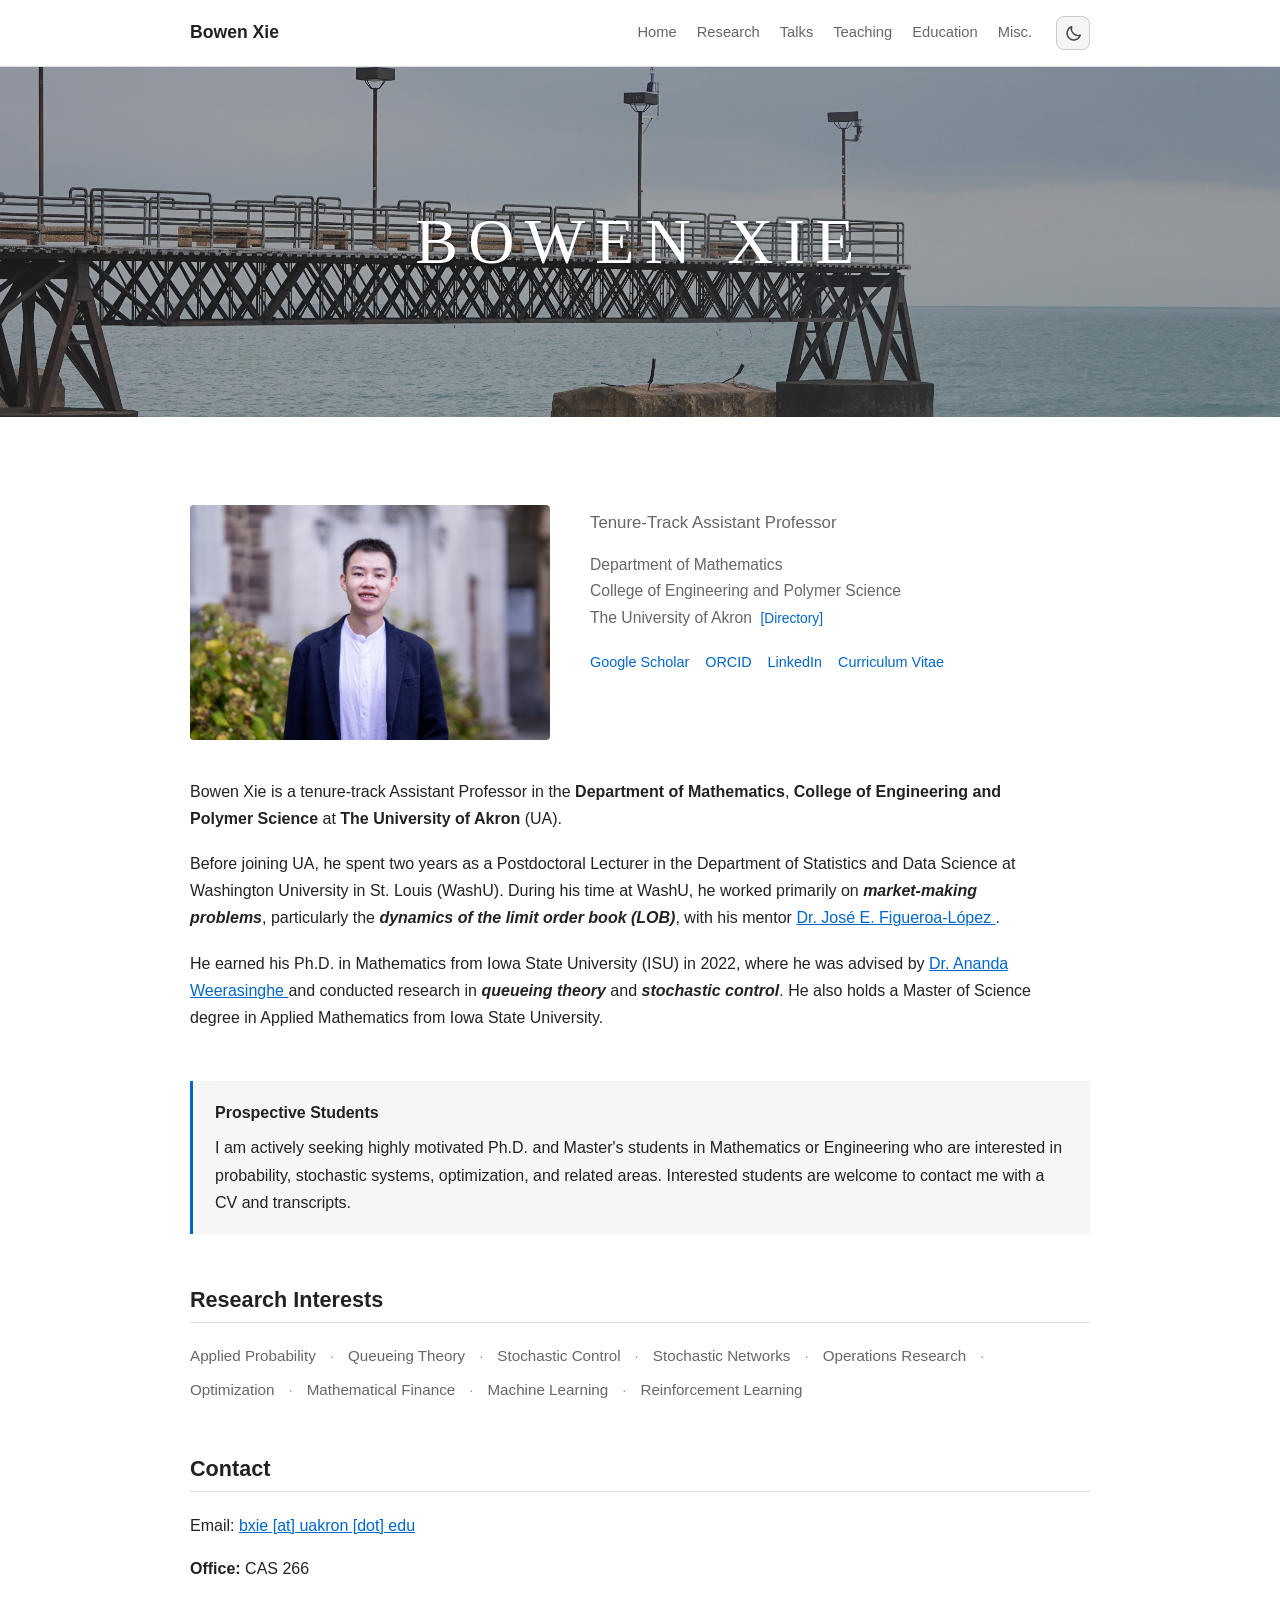
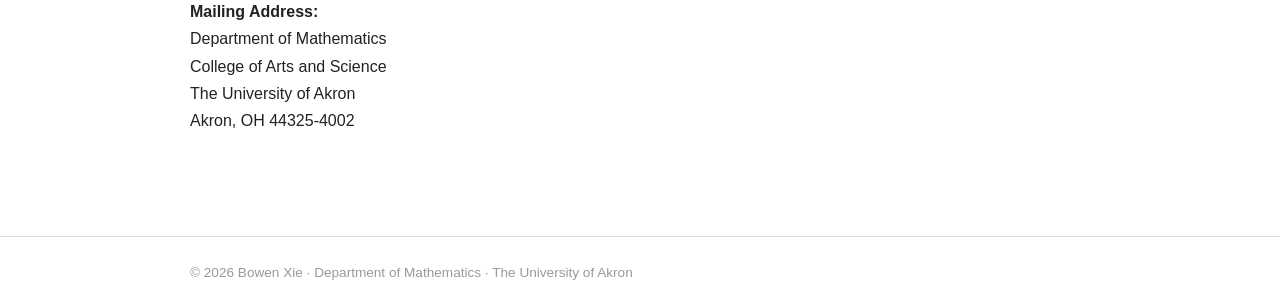
==== commit 56fca741: "Update index.html" ====
--- a/index.html
+++ b/index.html
@@ -289,9 +289,16 @@
         <h2>Contact</h2>
 
 
-        <p>
+        <!-- <p>
             <strong>Email:</strong>
             bxie [at] uakron [dot] edu
+        </p> -->
+
+        <p>
+            Email:
+            <a href="mailto:bxie@uakron.edu">
+                bxie [at] uakron [dot] edu
+            </a>
         </p>
 
 
@@ -306,7 +313,7 @@
 
             Department of Mathematics<br>
 
-            College of Engineering and Polymer Science<br>
+            College of Arts and Science<br>
 
             The University of Akron<br>
 
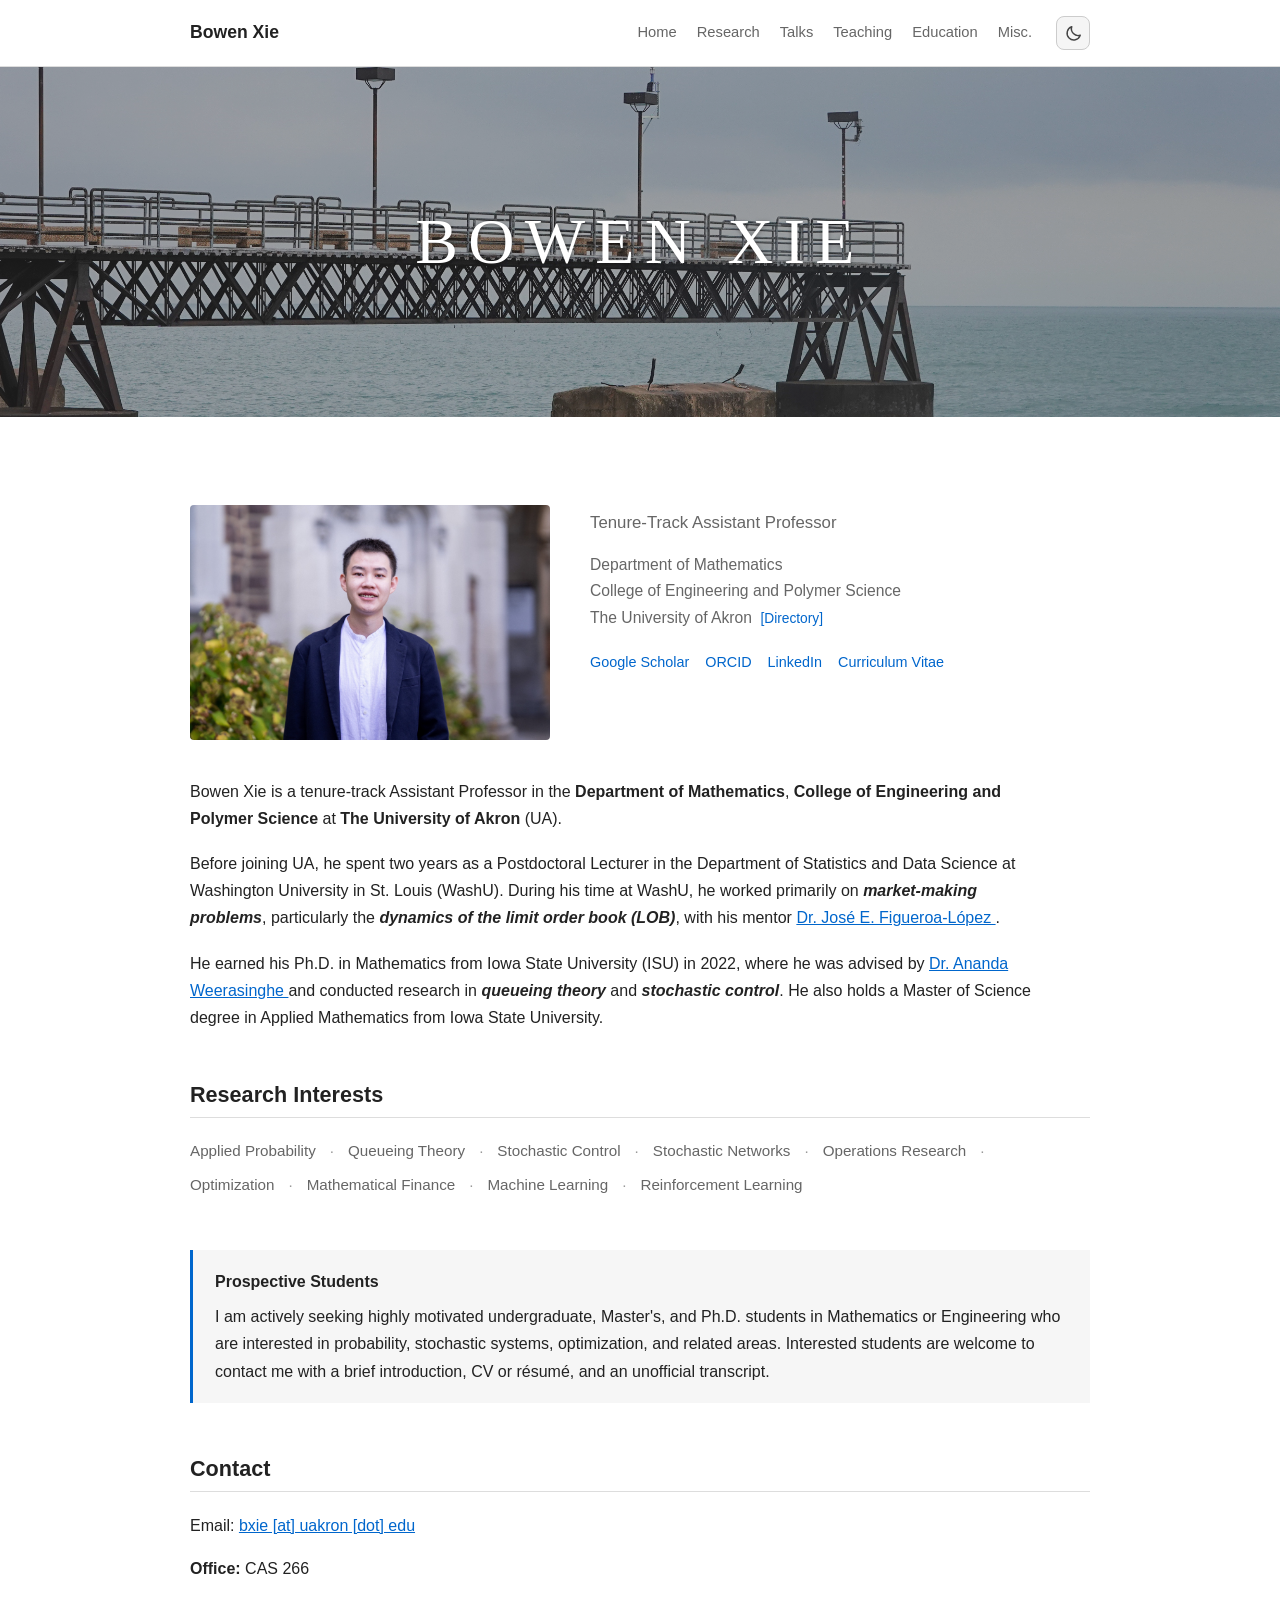
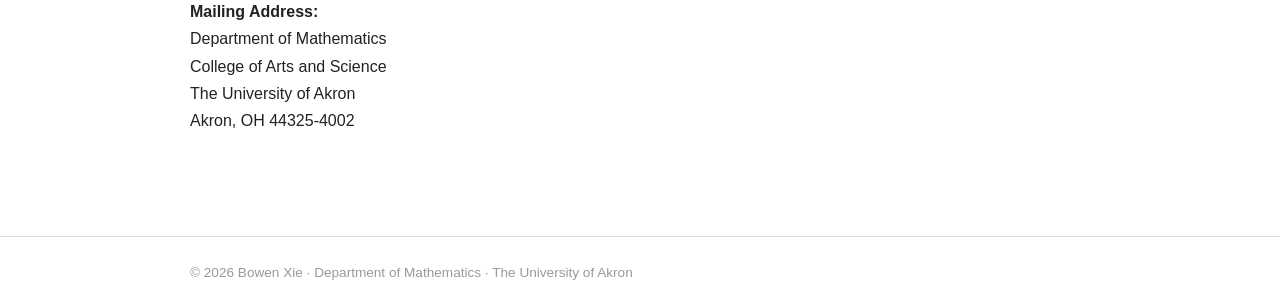
==== commit 36337347: "Update index.html" ====
--- a/index.html
+++ b/index.html
@@ -226,6 +226,43 @@
 
 
 
+
+
+
+    <!-- =====================================================
+         Research Interests
+    ====================================================== -->
+
+    <section>
+
+        <h2>Research Interests</h2>
+
+        <div class="interests">
+
+            <span>Applied Probability</span>
+
+            <span>Queueing Theory</span>
+
+            <span>Stochastic Control</span>
+
+            <span>Stochastic Networks</span>
+
+            <span>Operations Research</span>
+
+            <span>Optimization</span>
+
+            <span>Mathematical Finance</span>
+
+            <span>Machine Learning</span>
+
+            <span>Reinforcement Learning</span>
+
+        </div>
+
+    </section>
+
+
+    
     <!-- =====================================================
          Prospective Students
     ====================================================== -->
@@ -235,49 +272,15 @@
         <strong>Prospective Students</strong>
 
         <p>
-            I am actively seeking highly motivated Ph.D. and Master's
-            students in Mathematics or Engineering who are interested
-            in probability, stochastic systems, optimization, and
-            related areas. Interested students are welcome to contact
-            me with a CV and transcripts.
-        </p>
-
-    </section>
-
-
-
-    <!-- =====================================================
-         Research Interests
-    ====================================================== -->
-
-    <section>
-
-        <h2>Research Interests</h2>
-
-        <div class="interests">
-
-            <span>Applied Probability</span>
-
-            <span>Queueing Theory</span>
-
-            <span>Stochastic Control</span>
-
-            <span>Stochastic Networks</span>
-
-            <span>Operations Research</span>
-
-            <span>Optimization</span>
-
-            <span>Mathematical Finance</span>
-
-            <span>Machine Learning</span>
-
-            <span>Reinforcement Learning</span>
-
-        </div>
-
-    </section>
-
+            I am actively seeking highly motivated undergraduate, Master's,
+            and Ph.D. students in Mathematics or Engineering who are interested
+            in probability, stochastic systems, optimization, and related areas.
+            Interested students are welcome to contact me with a brief introduction,
+            CV or résumé, and an unofficial transcript. 
+        </p>
+
+    </section>
+    
 
 
     <!-- =====================================================
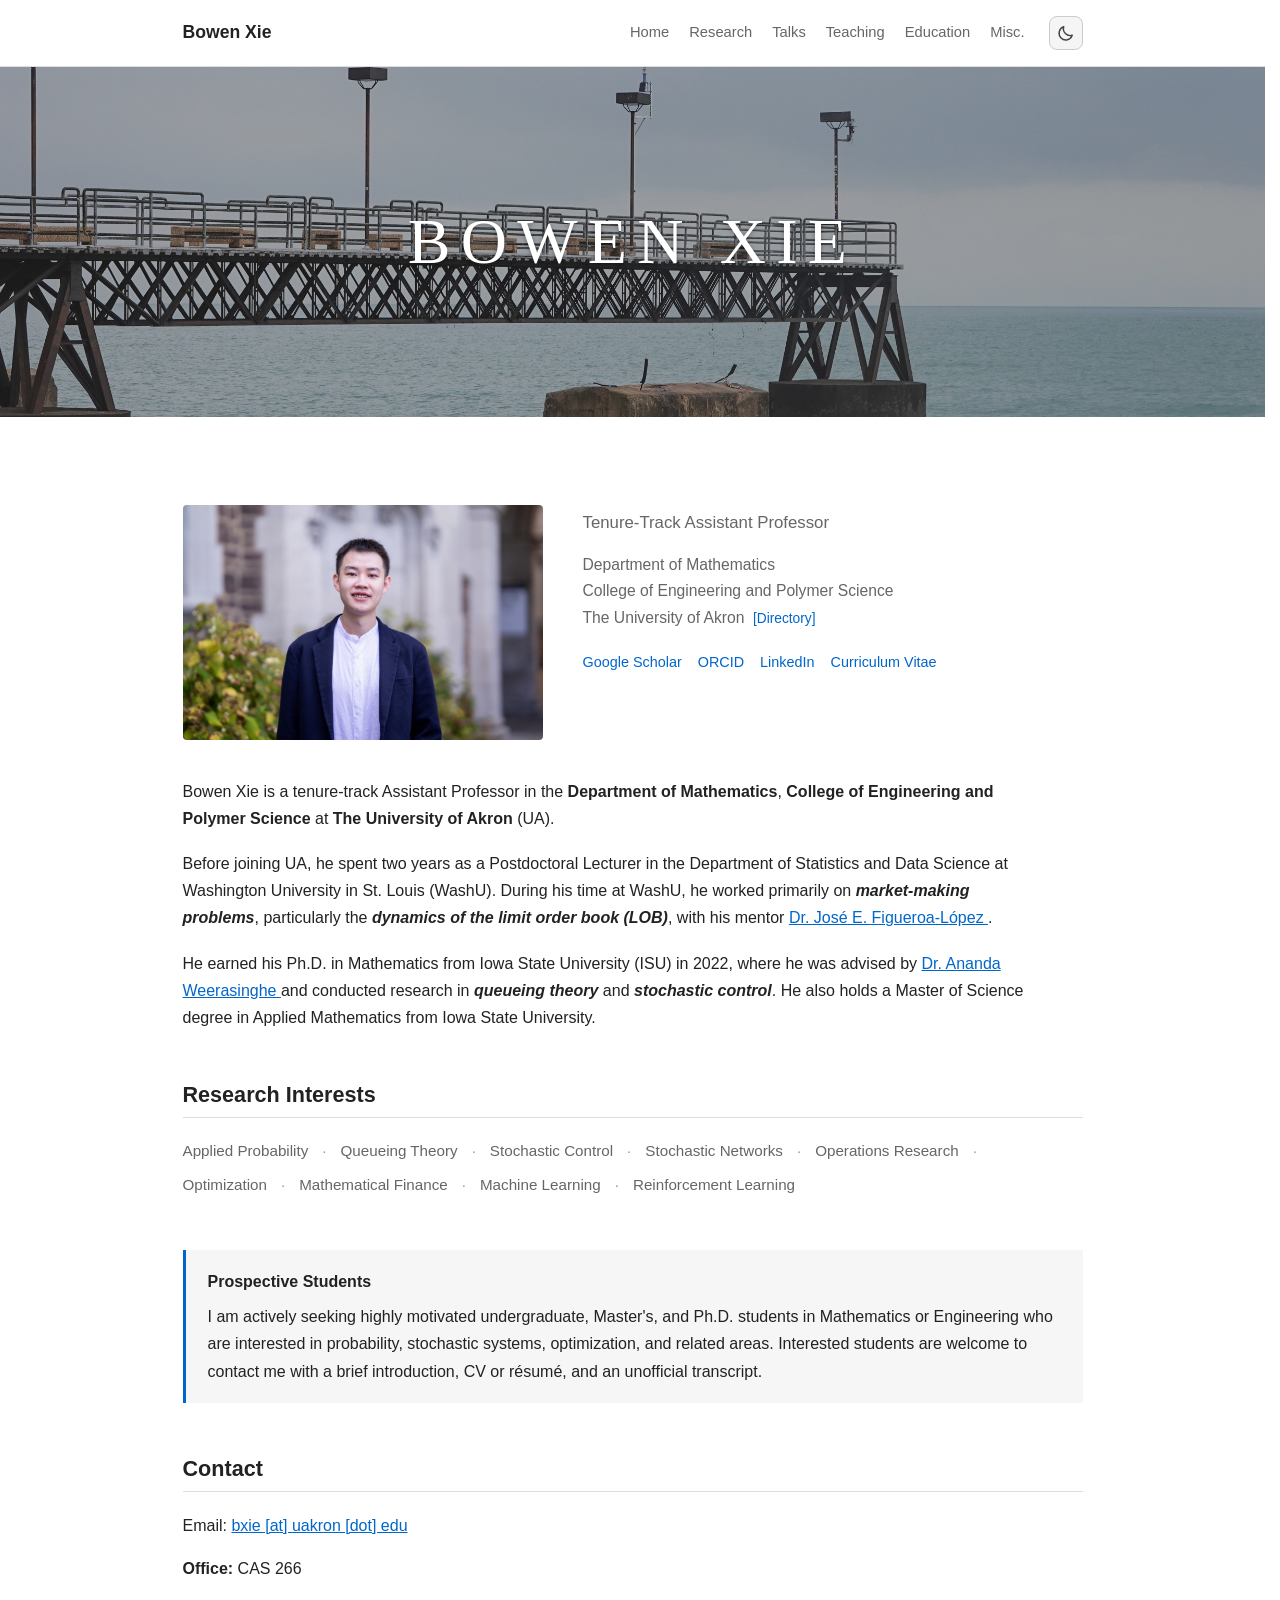
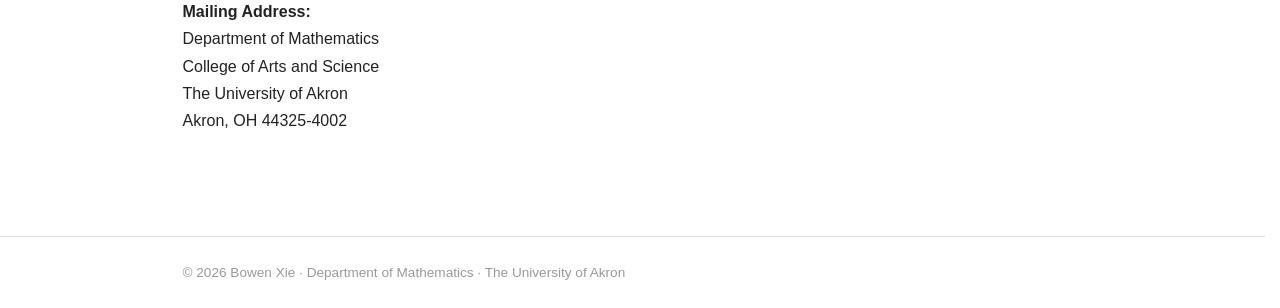
==== commit 1752c8b1: "Update index.html" ====
--- a/index.html
+++ b/index.html
@@ -10,7 +10,7 @@
     <meta name="description"
           content="Bowen Xie, Assistant Professor of Mathematics at The University of Akron. Research in applied probability, queueing theory, stochastic control, optimization, and mathematical finance.">
 
-    <link rel="stylesheet" href="assets/css/style.css?v=20">
+    <link rel="stylesheet" href="assets/css/style.css?v=36">
 </head>
 
 <body>
@@ -354,7 +354,7 @@
      JavaScript
 ========================================================= -->
 
-<script src="assets/js/site-ui.js?v=20"></script>
+<script src="assets/js/site-ui.js?v=36"></script>
 
 <!-- Cloudflare Web Analytics -->
 <script
--- a/assets/css/style.css
+++ b/assets/css/style.css
@@ -127,6 +127,7 @@
 
 html {
     scroll-behavior: smooth;
+    scrollbar-gutter: stable;
 }
 
 body {
@@ -977,12 +978,6 @@
 
 .note-viewer {
     padding-bottom: 18px;
-
-    border-bottom: 1px solid var(--border);
-}
-
-.note-viewer:last-child {
-    border-bottom: none;
 }
 
 .note-viewer-header {
